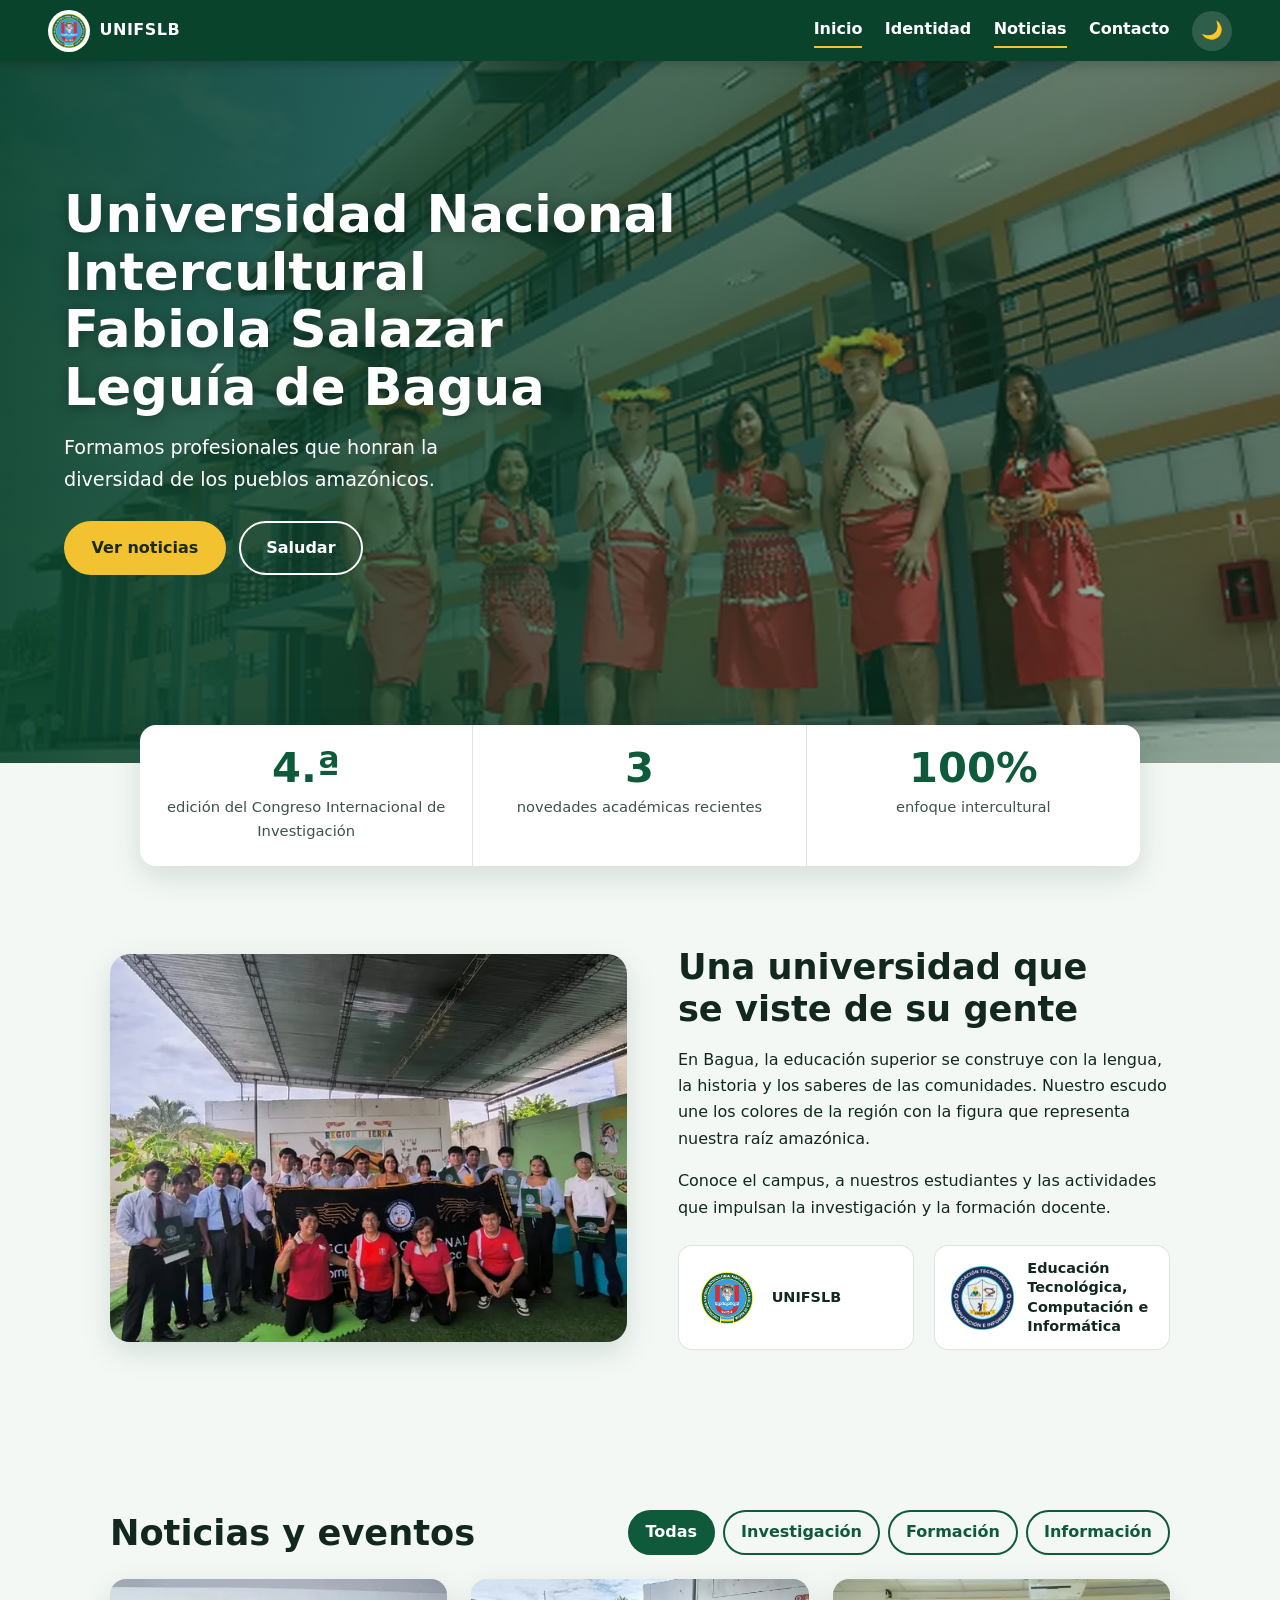
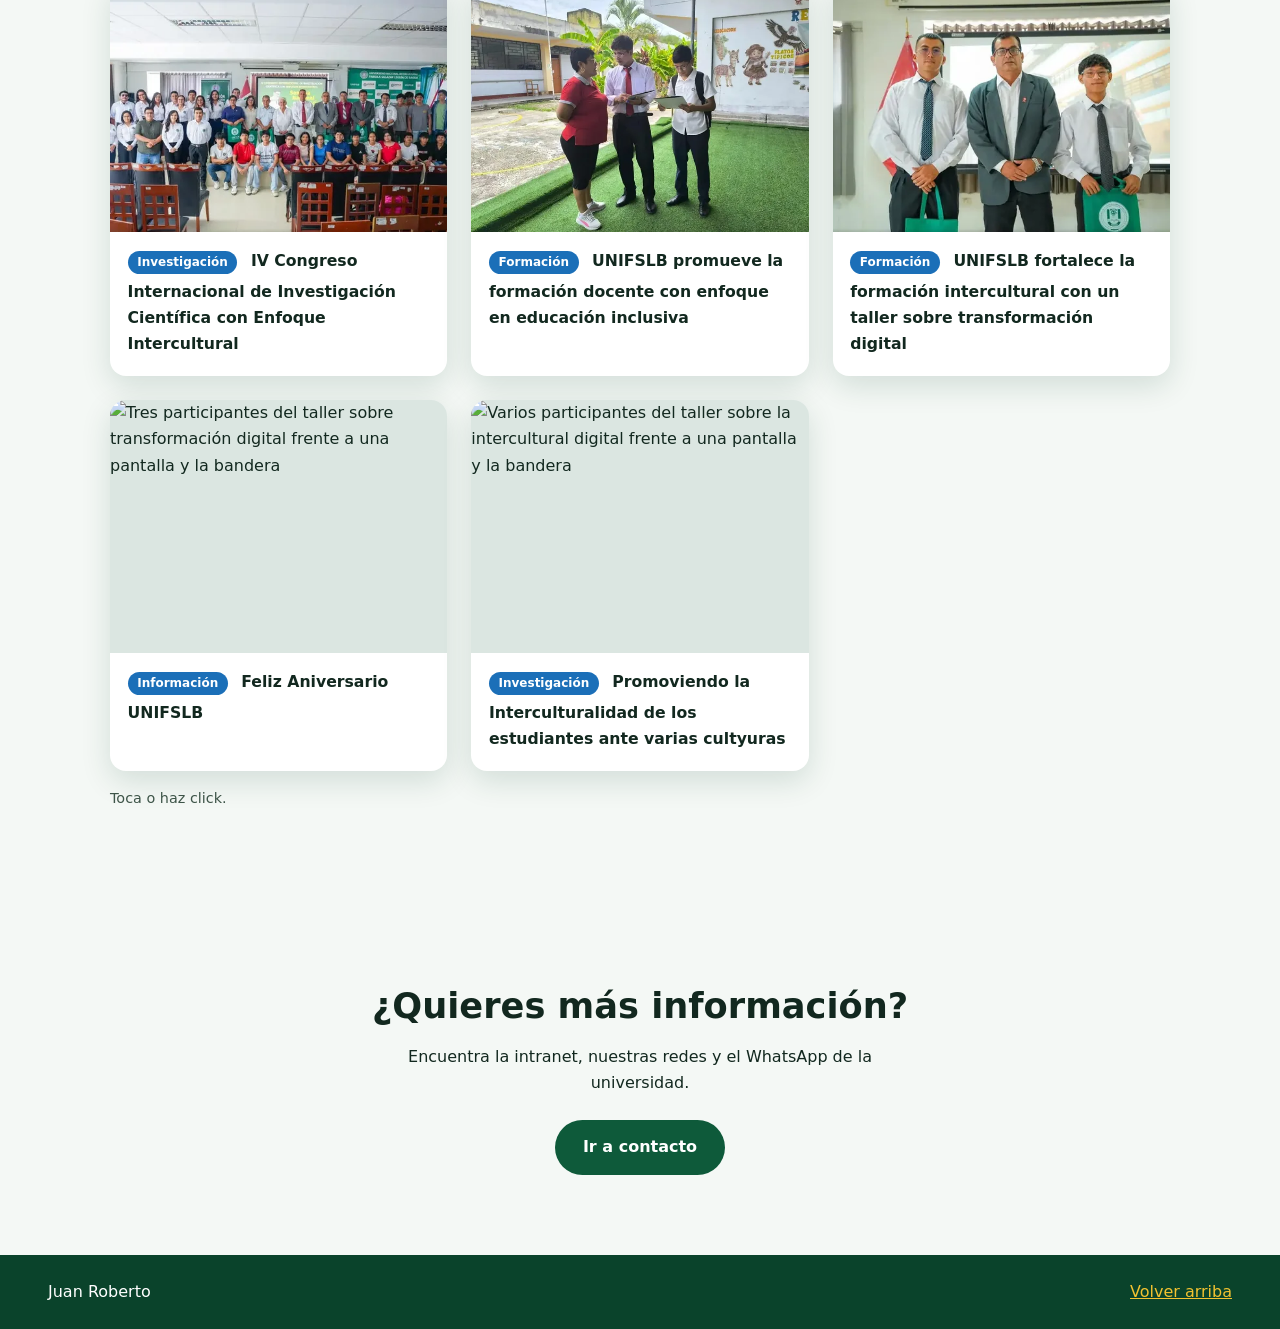
==== index.html @ de55835f "Add 'Información' button and update figcaption" ====
<!DOCTYPE html>
<html lang="es">

<head>
    <meta charset="UTF-8">
    <meta name="viewport" content="width=device-width, initial-scale=1">
    <title>UNIFSLB · Universidad Intercultural de Bagua</title>
    <meta name="description" content="Sitio educativo de la Universidad Nacional Intercultural Fabiola Salazar Leguía de Bagua: identidad, noticias y contacto.">
    <meta name="author" content="Juan Roberto">
    <meta name="theme-color" content="#0a432b">
        <meta property="og:title" content="UNIFSLB · Universidad Intercultural de Bagua">
    <meta property="og:description" content="Identidad, noticias y contacto de la Universidad Nacional Intercultural Fabiola Salazar Leguía de Bagua.">
    <meta property="og:type" content="website">
    <meta property="og:image" content="imagenes/hero.webp">
    <link rel="icon" href="imagenes/logo-uni.png" type="image/png">
        <script>try{var t=localStorage.getItem("tema");if(t?t==="oscuro":matchMedia("(prefers-color-scheme: dark)").matches)document.documentElement.classList.add("oscuro")}catch(e){}</script>
    <link rel="stylesheet" href="style.css">
</head>

<body>

    <a class="salto" href="#contenido">Saltar al contenido</a>
    <header class="top" id="top">
        <nav class="menu" aria-label="Principal">
            <a class="marca" href="index.html"><img src="imagenes/logo-uni.webp" alt="Escudo UNIFSLB" width="42" height="42"><span>UNIFSLB</span></a>
            <button id="btn-menu" class="burger" type="button" aria-label="Abrir menú" aria-expanded="false" aria-controls="enlaces">☰</button>
            <div class="enlaces" id="enlaces">
                <a href="index.html" aria-current="page">Inicio</a>
                <a href="index.html#identidad">Identidad</a>
                <a href="index.html#noticias">Noticias</a>
                <a href="contacto.html">Contacto</a>
                <button id="btn-tema" class="tema" type="button" aria-label="Cambiar a modo oscuro" title="Cambiar tema">🌙</button>
            </div>
        </nav>

        <section class="hero" id="inicio">
            <div class="hero-texto">
                <h1>Universidad Nacional Intercultural Fabiola Salazar Leguía de Bagua</h1>
                <p>Formamos profesionales que honran la diversidad de los pueblos amazónicos.</p>
                <div class="acciones">
                    <a class="boton" href="#noticias">Ver noticias</a>
                    <button id="btn-saludo" class="boton boton-claro" type="button">Saludar</button>
                </div>
                <p id="mensaje" class="mensaje" role="status" aria-live="polite"></p>
            </div>
        </section>
    </header>

    <main id="contenido">
        <section class="cifras" aria-label="Datos de la universidad">
            <div><strong data-meta="4" data-sufijo=".ª">4.ª</strong><span>edición del Congreso Internacional de Investigación</span></div>
            <div><strong data-meta="3">3</strong><span>novedades académicas recientes</span></div>
            <div><strong data-meta="100" data-sufijo="%">100%</strong><span>enfoque intercultural</span></div>
        </section>

        <section id="identidad" class="seccion identidad">
            <div class="identidad-foto">
                <img src="imagenes/campus-640.webp" srcset="imagenes/campus-640.webp 640w, imagenes/campus.webp 1070w" sizes="(max-width:860px) 92vw, 540px" alt="Estudiantes y docentes de la UNIFSLB reunidos en el campus" width="1070" height="795" loading="lazy" decoding="async">
            </div>
            <div>
                <h2>Una universidad que se viste de su gente</h2>
                <p>En Bagua, la educación superior se construye con la lengua, la historia y los saberes de las comunidades. Nuestro escudo une los colores de la región con la figura que representa nuestra raíz amazónica.</p>
                <p>Conoce el campus, a nuestros estudiantes y las actividades que impulsan la investigación y la formación docente.</p>
                <ul class="insignias">
                    <li><img src="imagenes/logo-uni.webp" alt="" width="64" height="64" loading="lazy"><span>UNIFSLB</span></li>
                    <li><img src="imagenes/CARRERA.webp" alt="" width="64" height="64" loading="lazy"><span>Educación Tecnológica, Computación e Informática</span></li>
                </ul>
            </div>
        </section>

        <section id="noticias" class="seccion">
            <div class="cabecera-sec">
                <h2>Noticias y eventos</h2>
                <div class="filtros" role="group" aria-label="Filtrar noticias">
                    <button class="filtro activo" type="button" data-filtro="todas" aria-pressed="true">Todas</button>
                    <button class="filtro" type="button" data-filtro="investigacion" aria-pressed="false">Investigación</button>
                    <button class="filtro" type="button" data-filtro="formacion" aria-pressed="false">Formación</button>
                    <button class="filtro" type="button" data-filtro="información" aria-pressed="false">Información</button>
                </div>
            </div>

            <div class="galeria">
                <figure class="tarjeta" data-cat="investigacion" style="--enfoque:50% 40%" tabindex="0" role="button" aria-label="Ampliar imagen: IV Congreso Internacional de Investigación Científica con Enfoque Intercultural">
                    <div class="marco"><img src="imagenes/congreso-640.webp" srcset="imagenes/congreso-640.webp 640w, imagenes/congreso.webp 1070w" sizes="(max-width:720px) 92vw, (max-width:1100px) 45vw, 340px" data-grande="imagenes/congreso.webp" alt="Asistentes al IV Congreso Internacional de Investigación Científica con Enfoque Intercultural, posando en el auditorio" width="1070" height="650" loading="lazy" decoding="async"></div>
                    <figcaption><span class="etiqueta">Investigación</span> IV Congreso Internacional de Investigación Científica con Enfoque Intercultural</figcaption>
                </figure>
                <figure class="tarjeta" data-cat="formacion" style="--enfoque:50% 35%" tabindex="0" role="button" aria-label="Ampliar imagen: UNIFSLB promueve la formación docente con enfoque en educación inclusiva">
                    <div class="marco"><img src="imagenes/inclusiva-640.webp" srcset="imagenes/inclusiva-640.webp 640w, imagenes/inclusiva.webp 1070w" sizes="(max-width:720px) 92vw, (max-width:1100px) 45vw, 340px" data-grande="imagenes/inclusiva.webp" alt="Docentes y estudiantes conversando en un patio de la universidad durante una jornada de educación inclusiva" width="1070" height="795" loading="lazy" decoding="async"></div>
                    <figcaption><span class="etiqueta">Formación</span> UNIFSLB promueve la formación docente con enfoque en educación inclusiva</figcaption>
                </figure>
                <figure class="tarjeta" data-cat="formacion" style="--enfoque:50% 30%" tabindex="0" role="button" aria-label="Ampliar imagen: UNIFSLB fortalece la formación intercultural con un taller sobre transformación digital">
                    <div class="marco"><img src="imagenes/taller-640.webp" srcset="imagenes/taller-640.webp 640w, imagenes/taller.webp 1070w" sizes="(max-width:720px) 92vw, (max-width:1100px) 45vw, 340px" data-grande="imagenes/taller.webp" alt="Tres participantes del taller sobre transformación digital frente a una pantalla y la bandera del Perú" width="1070" height="650" loading="lazy" decoding="async"></div>
                    <figcaption><span class="etiqueta">Formación</span> UNIFSLB fortalece la formación intercultural con un taller sobre transformación digital</figcaption>
                </figure>
                 <figure class="tarjeta" data-cat="formacion" style="--enfoque:50% 30%" tabindex="0" role="button" aria-label="Ampliar imagen: feliz aniversario UNIFSLB">
                    <div class="marco"><img src="imagenes/feliz-640.webp" srcset="imagenes/feliz-640.webp 640w, imagenes/feliz.webp 1070w" sizes="(max-width:720px) 92vw, (max-width:1100px) 45vw, 340px" data-grande="imagenes/feliz.webp" alt="Tres participantes del taller sobre transformación digital frente a una pantalla y la bandera" width="1070" height="650" loading="lazy" decoding="async"></div>
                    <figcaption><span class="etiqueta">Información</span> Feliz Aniversario UNIFSLB</figcaption>
                </figure>
                <figure class="tarjeta" data-cat="formacion" style="--enfoque:50% 30%" tabindex="0" role="button" aria-label="Ampliar imagen: enfoque intercultutal">
                    <div class="marco"><img src="imagenes/cultural-640.webp" srcset="imagenes/cultural-640.webp 640w, imagenes/cultural.webp 1070w" sizes="(max-width:720px) 92vw, (max-width:1100px) 45vw, 340px" data-grande="imagenes/cultural.webp" alt="Varios participantes del taller sobre la intercultural digital frente a una pantalla y la bandera" width="1070" height="650" loading="lazy" decoding="async"></div>
                    <figcaption><span class="etiqueta">Investigación</span> Promoviendo la Interculturalidad de los estudiantes ante varias  cultyuras</figcaption>
                </figure>
            </div>
            <p class="nota">Toca o haz click.</p>
        </section>

        <section class="seccion contacto-aviso">
            <h2>¿Quieres más información?</h2>
            <p>Encuentra la intranet, nuestras redes y el WhatsApp de la universidad.</p>
            <a class="boton" href="contacto.html">Ir a contacto</a>
        </section>
    </main>

    <footer class="pie">
        <p>Juan Roberto</p>
        <a href="#top">Volver arriba</a>
    </footer>

    <dialog id="visor" aria-label="Imagen ampliada">
        <button id="cerrar" class="visor-btn" type="button" aria-label="Cerrar imagen ampliada">✕</button>
        <button id="prev" class="visor-btn" type="button" aria-label="Imagen anterior">‹</button>
        <button id="sig" class="visor-btn" type="button" aria-label="Imagen siguiente">›</button>
        <img id="visor-img" src="" alt="" width="1070" height="795">
        <p id="visor-texto"></p>
    </dialog>

    <script src="script.js"></script>
</body>

</html>
---- style.css ----
:root{
  --fondo:#f4f8f5; --texto:#12281f; --tarjeta:#fff;
  --texto-suave:#3d5448; --verde:#0e5a3a; --verde-2:#0a432b; --azul:#1b6fb8; --rojo:#d93a3f; --dorado:#f2c230;
  --borde:rgba(14,90,58,.15); --sombra:0 10px 30px rgba(10,67,43,.14);
  --radio:16px;
}
:root.oscuro{
  --texto-suave:#b7cfc2; --fondo:#0d1a14; --texto:#e8f3ec; --tarjeta:#16261e;
  --verde:#46b88a; --verde-2:#0a2a1d; --borde:rgba(255,255,255,.12); --sombra:0 10px 30px rgba(0,0,0,.4);
}
*{box-sizing:border-box}
html{scroll-behavior:smooth;scroll-padding-top:5rem;-webkit-text-size-adjust:100%}
body{margin:0;font-family:"Segoe UI",system-ui,-apple-system,Roboto,Arial,sans-serif;line-height:1.65;background:var(--fondo);color:var(--texto);transition:background .3s,color .3s;overflow-x:hidden}
img{max-width:100%;height:auto;display:block}
a{color:var(--verde)}
h1,h2,h3{text-wrap:balance}
:focus-visible{outline:3px solid var(--dorado);outline-offset:3px}

/* MENÚ */
.menu{position:sticky;top:0;z-index:20;display:flex;justify-content:space-between;align-items:center;gap:1rem;padding:.6rem clamp(1rem,4vw,3rem);background:var(--verde-2);color:#fff;box-shadow:0 2px 12px rgba(0,0,0,.25)}
.marca{display:flex;align-items:center;gap:.6rem;color:#fff;text-decoration:none;font-weight:700;letter-spacing:.03em}
.marca img{width:42px;height:42px;border-radius:50%;background:#fff;object-fit:contain}
.enlaces{display:flex;align-items:center;gap:1.4rem}
.enlaces a{color:#fff;text-decoration:none;font-weight:600;padding:.2rem 0;border-bottom:2px solid transparent;transition:border-color .2s}
.enlaces a:hover,.enlaces a.activo,.enlaces a[aria-current="page"]{border-color:var(--dorado)}
.tema,.burger{background:rgba(255,255,255,.15);border:0;border-radius:50%;width:40px;height:40px;font-size:1.1rem;color:#fff;cursor:pointer;transition:transform .3s,background .2s;display:grid;place-items:center}
.tema:hover{transform:rotate(20deg)}
.burger{display:none;font-size:1.3rem}
.burger:hover{background:rgba(255,255,255,.28)}

/* HERO */
.hero{display:grid;align-items:center;padding:clamp(2.5rem,7vw,5rem) clamp(1rem,5vw,4rem) clamp(4rem,9vw,6rem);background:linear-gradient(90deg,rgba(10,67,43,.93) 0%,rgba(10,67,43,.62) 55%,rgba(10,67,43,.38) 100%),url("imagenes/hero.webp") center 45%/cover no-repeat;background-color:var(--verde-2);color:#fff;min-height:78vh;min-height:78svh}
.hero-texto{max-width:44rem}
.hero h1{font-size:clamp(1.9rem,4.6vw,3.2rem);line-height:1.12;margin:0 0 1rem;text-shadow:0 2px 14px rgba(0,0,0,.35);animation:entra .9s ease both}
.hero-texto p{font-size:clamp(1.05rem,2vw,1.2rem);max-width:36ch;margin:0 0 1.6rem;animation:entra .9s .15s ease both}
.acciones{display:flex;flex-wrap:wrap;gap:.8rem;animation:entra .9s .3s ease both}
.mensaje{min-height:1.6em;font-weight:600;color:var(--dorado);margin:1rem 0 0!important;max-width:40ch!important}
@keyframes entra{from{opacity:0;transform:translateY(24px)}to{opacity:1;transform:none}}
.hero-corto{min-height:32vh;min-height:32svh;padding-bottom:clamp(2.5rem,6vw,4rem)}

/* ACCESIBILIDAD */
.salto{position:absolute;left:1rem;top:-4rem;z-index:50;padding:.6rem 1rem;background:var(--dorado);color:#1b2a10;font-weight:700;border-radius:8px;transition:top .2s}
.salto:focus{top:.6rem}
.sr-only{position:absolute;width:1px;height:1px;margin:-1px;padding:0;overflow:hidden;clip:rect(0,0,0,0);white-space:nowrap;border:0}

/* BOTONES */
.boton{display:inline-block;padding:.75rem 1.6rem;border:2px solid transparent;border-radius:999px;background:var(--dorado);color:#1b2a10;font:inherit;font-weight:700;text-decoration:none;cursor:pointer;transition:transform .2s,box-shadow .2s}
.boton:hover{transform:translateY(-2px);box-shadow:0 6px 16px rgba(0,0,0,.25)}
.boton-claro{background:transparent;color:#fff;border-color:#fff}
.contacto .boton{background:var(--verde);color:#fff}
.contacto .boton-wsp{background:#25d366;color:#0b2e17}

/* CIFRAS */
.cifras{display:grid;grid-template-columns:repeat(auto-fit,minmax(200px,1fr));max-width:1000px;margin:-2.4rem auto 0;position:relative;z-index:2;background:var(--tarjeta);border-radius:var(--radio);box-shadow:var(--sombra);overflow:hidden;width:calc(100% - 2rem)}
.cifras div{padding:1.4rem 1rem;text-align:center;border-right:1px solid var(--borde)}
.cifras div:last-child{border:0}
.cifras strong{display:block;font-size:clamp(2.1rem,6vw,2.6rem);line-height:1;color:var(--verde)}
.cifras span{display:block;margin-top:.4rem;font-size:.92rem;color:var(--texto-suave)}

/* SECCIONES */
.seccion{max-width:1100px;margin:0 auto;padding:clamp(3rem,7vw,5rem) 1.25rem}
.seccion h2{margin:0 0 1rem;font-size:clamp(1.6rem,3.5vw,2.2rem);line-height:1.2}

/* IDENTIDAD */
.identidad{display:grid;grid-template-columns:1.05fr 1fr;gap:clamp(1.5rem,4vw,3.5rem);align-items:center}
.identidad-foto{overflow:hidden;border-radius:20px;box-shadow:var(--sombra)}
.identidad-foto img{width:100%;aspect-ratio:4/3;object-fit:cover;object-position:50% 70%;transition:transform .6s}
.identidad-foto:hover img{transform:scale(1.04)}
.identidad p{max-width:58ch}
.insignias{display:flex;flex-wrap:wrap;gap:1.2rem;margin:1.5rem 0 0;padding:0;list-style:none}
.insignias li{display:flex;align-items:center;gap:.8rem;flex:1 1 220px;padding:.8rem 1rem;background:var(--tarjeta);border:1px solid var(--borde);border-radius:14px}
.insignias img{width:64px;height:64px;object-fit:contain;flex:none}
.insignias span{font-size:.9rem;font-weight:600;line-height:1.35}

/* NOTICIAS */
.cabecera-sec{display:flex;flex-wrap:wrap;justify-content:space-between;align-items:center;gap:1rem;margin-bottom:1.5rem}
.cabecera-sec h2{margin:0}
.filtros{display:flex;gap:.5rem;flex-wrap:wrap}
.filtro{font:inherit;font-weight:600;padding:.45rem 1rem;border-radius:999px;border:2px solid var(--verde);background:transparent;color:var(--verde);cursor:pointer;transition:background .2s,color .2s}
.filtro:hover,.filtro.activo{background:var(--verde);color:#fff}
:root.oscuro .filtro:hover,:root.oscuro .filtro.activo{color:#0d1a14}
.galeria{display:grid;grid-template-columns:repeat(auto-fill,minmax(min(100%,300px),1fr));gap:1.5rem}
.tarjeta{margin:0;display:flex;flex-direction:column;background:var(--tarjeta);border-radius:var(--radio);overflow:hidden;box-shadow:var(--sombra);cursor:zoom-in;transition:transform .25s,opacity .3s}
.tarjeta:hover{transform:translateY(-6px)}
.tarjeta.oculta{display:none}
.tarjeta .marco{overflow:hidden;aspect-ratio:4/3;background:var(--borde)}
.tarjeta img{width:100%;height:100%;object-fit:cover;object-position:var(--enfoque,50% 50%);transition:transform .5s}
.tarjeta:hover img{transform:scale(1.05)}
.tarjeta figcaption{flex:1;padding:1rem 1.1rem 1.2rem;font-weight:600;font-size:.98rem}
.etiqueta{display:inline-block;margin:0 .5rem .3rem 0;padding:.1rem .6rem;border-radius:999px;background:var(--azul);color:#fff;font-size:.75rem;font-weight:700}
.nota{font-size:.9rem;color:var(--texto-suave);margin-top:1rem}

/* CONTACTO / PIE */
.contacto-aviso{text-align:center}
.contacto-aviso p{max-width:50ch;margin:0 auto 1.5rem}
.contacto-aviso .boton{background:var(--verde);color:#fff}
:root.oscuro .contacto-aviso .boton,:root.oscuro .contacto .boton{color:#0d1a14}
.canales{list-style:none;margin:2rem 0 0;padding:0;display:grid;grid-template-columns:repeat(auto-fit,minmax(min(100%,240px),1fr));gap:1.5rem;text-align:left}
.canales li{background:var(--tarjeta);border-radius:var(--radio);padding:1.4rem;box-shadow:var(--sombra);display:flex;flex-direction:column;align-items:flex-start;gap:.4rem}
.canales h3{margin:0;font-size:1.15rem}
.canales p{margin:0 0 .8rem;max-width:none}
.contacto{text-align:center}
.contacto p{max-width:50ch;margin:0 auto 1.5rem}
.pie{display:flex;justify-content:space-between;align-items:center;flex-wrap:wrap;gap:.5rem 1rem;padding:1.5rem clamp(1rem,4vw,3rem);background:var(--verde-2);color:#fff}
.pie p{margin:0}.pie a{color:var(--dorado)}

/* VISOR */
dialog{border:0;border-radius:var(--radio);padding:1rem;width:min(94vw,960px);max-width:none;background:var(--tarjeta);color:var(--texto);box-shadow:0 20px 60px rgba(0,0,0,.5);overflow:visible}
dialog::backdrop{background:rgba(0,0,0,.78)}
dialog img{width:100%;height:auto;max-height:70vh;max-height:70svh;object-fit:contain;border-radius:8px;background:#000}
dialog p{margin:.8rem 0 0;font-weight:600;padding-right:.5rem}
.visor-btn{position:absolute;width:40px;height:40px;border:0;border-radius:50%;background:var(--rojo);color:#fff;font-size:1.05rem;cursor:pointer;display:grid;place-items:center;box-shadow:0 4px 12px rgba(0,0,0,.4)}
#cerrar{top:-.7rem;right:-.7rem}
#prev,#sig{top:calc(50% - 2rem);background:rgba(10,67,43,.88);font-size:1.4rem}
#prev{left:-.7rem}#sig{right:-.7rem}

/* REVELAR AL HACER SCROLL */
.revela{opacity:0;transform:translateY(20px);transition:opacity .7s,transform .7s}
.revela.visible{opacity:1;transform:none}

/* TABLET Y CELULAR */
@media(max-width:860px){
  .identidad{grid-template-columns:1fr}
  .identidad-foto img{aspect-ratio:16/10}
}
@media(max-width:720px){
  .burger{display:grid}
  .menu{flex-wrap:wrap}
  .enlaces{display:none;flex-basis:100%;flex-direction:column;align-items:stretch;gap:0;padding:.4rem 0 .6rem}
  .enlaces.abierto{display:flex}
  .enlaces a{padding:.8rem .2rem;border-bottom:1px solid rgba(255,255,255,.14)}
  .enlaces a:hover,.enlaces a.activo,.enlaces a[aria-current="page"]{border-bottom-color:var(--dorado)}
  .enlaces .tema{align-self:flex-start;margin-top:.6rem;width:44px;height:44px}
  .hero{min-height:auto;background:linear-gradient(180deg,rgba(10,67,43,.92) 0%,rgba(10,67,43,.7) 100%),url("imagenes/hero.webp") 62% center/cover no-repeat;background-color:var(--verde-2)}
  .cifras div{border-right:0;border-bottom:1px solid var(--borde)}
  .cifras{margin-top:-2rem}
  .galeria{grid-template-columns:1fr}
  .acciones .boton{flex:1 1 140px;text-align:center}
  #prev{left:.4rem}#sig{right:.4rem}#cerrar{top:.4rem;right:.4rem}
  #prev,#sig{top:calc(35% )}
}
@media(prefers-reduced-motion:reduce){
  *{animation:none!important;transition:none!important}
  html{scroll-behavior:auto}.revela{opacity:1;transform:none}
}
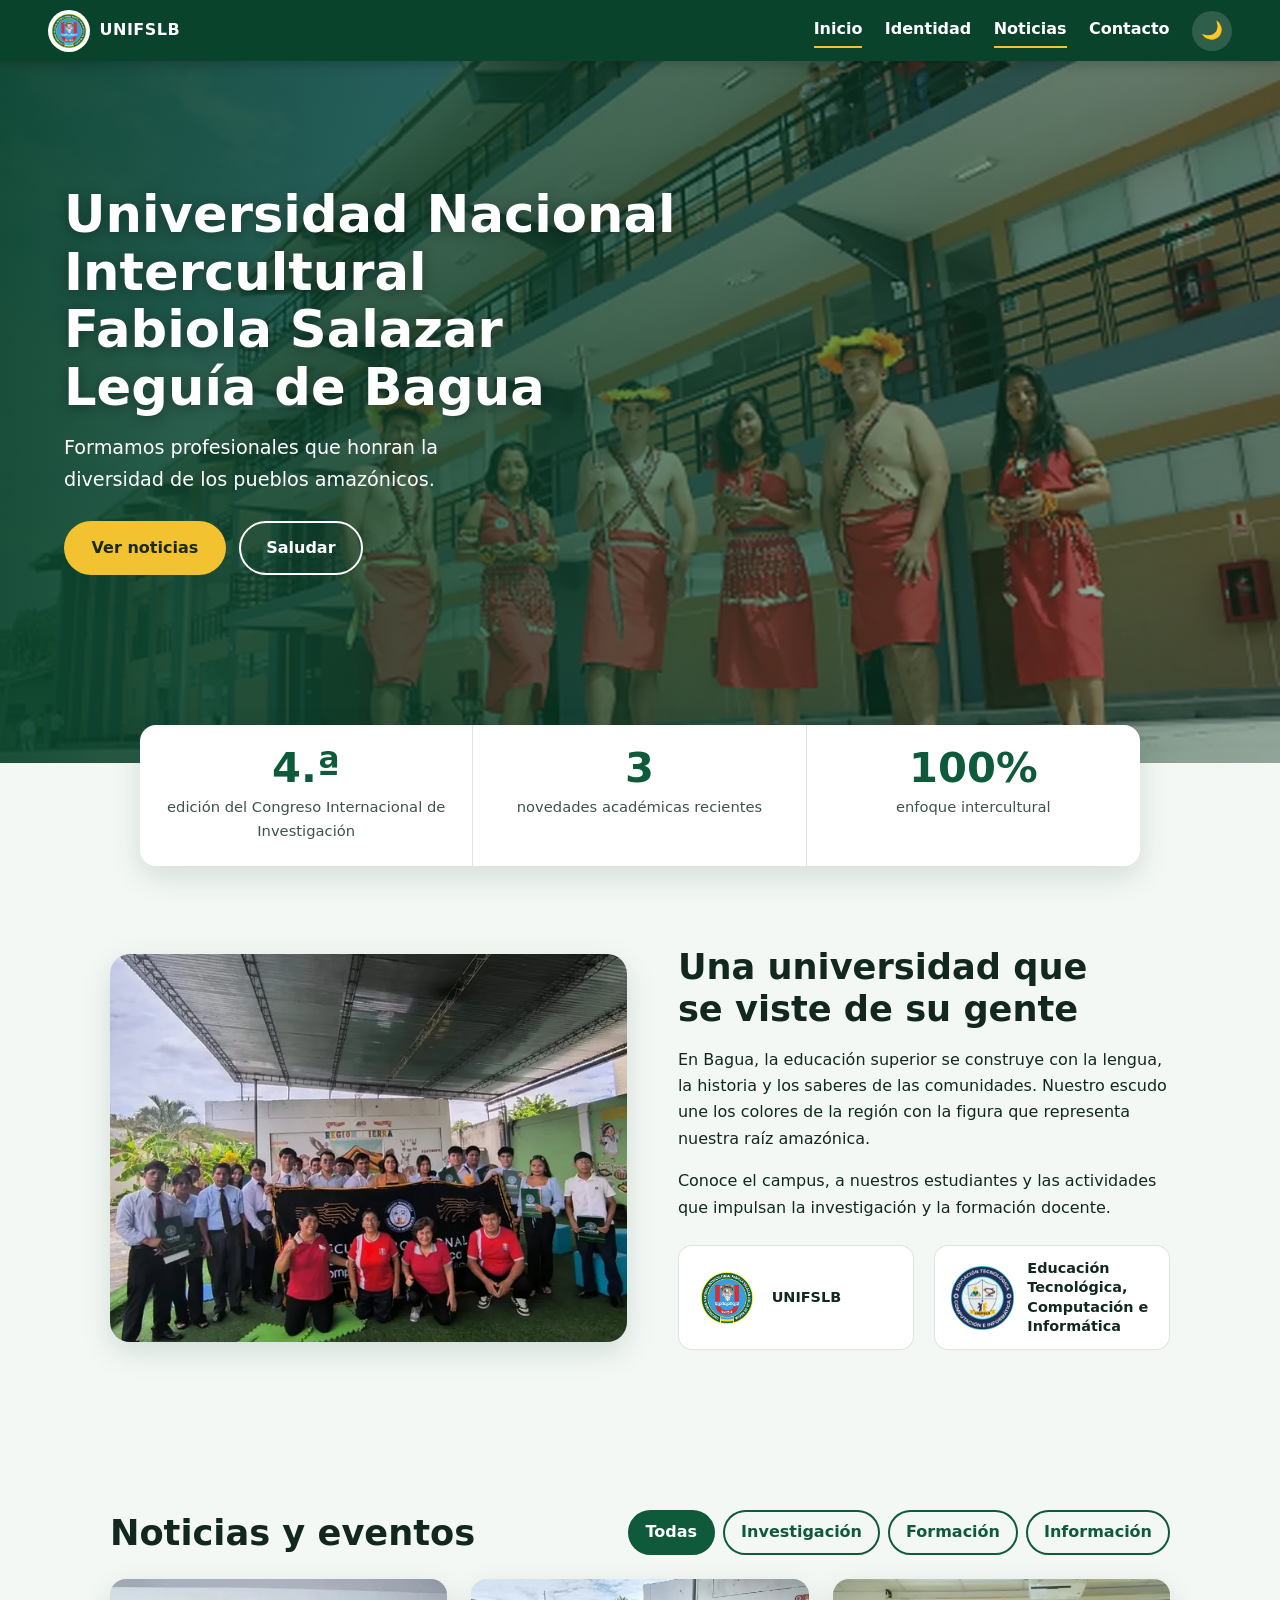
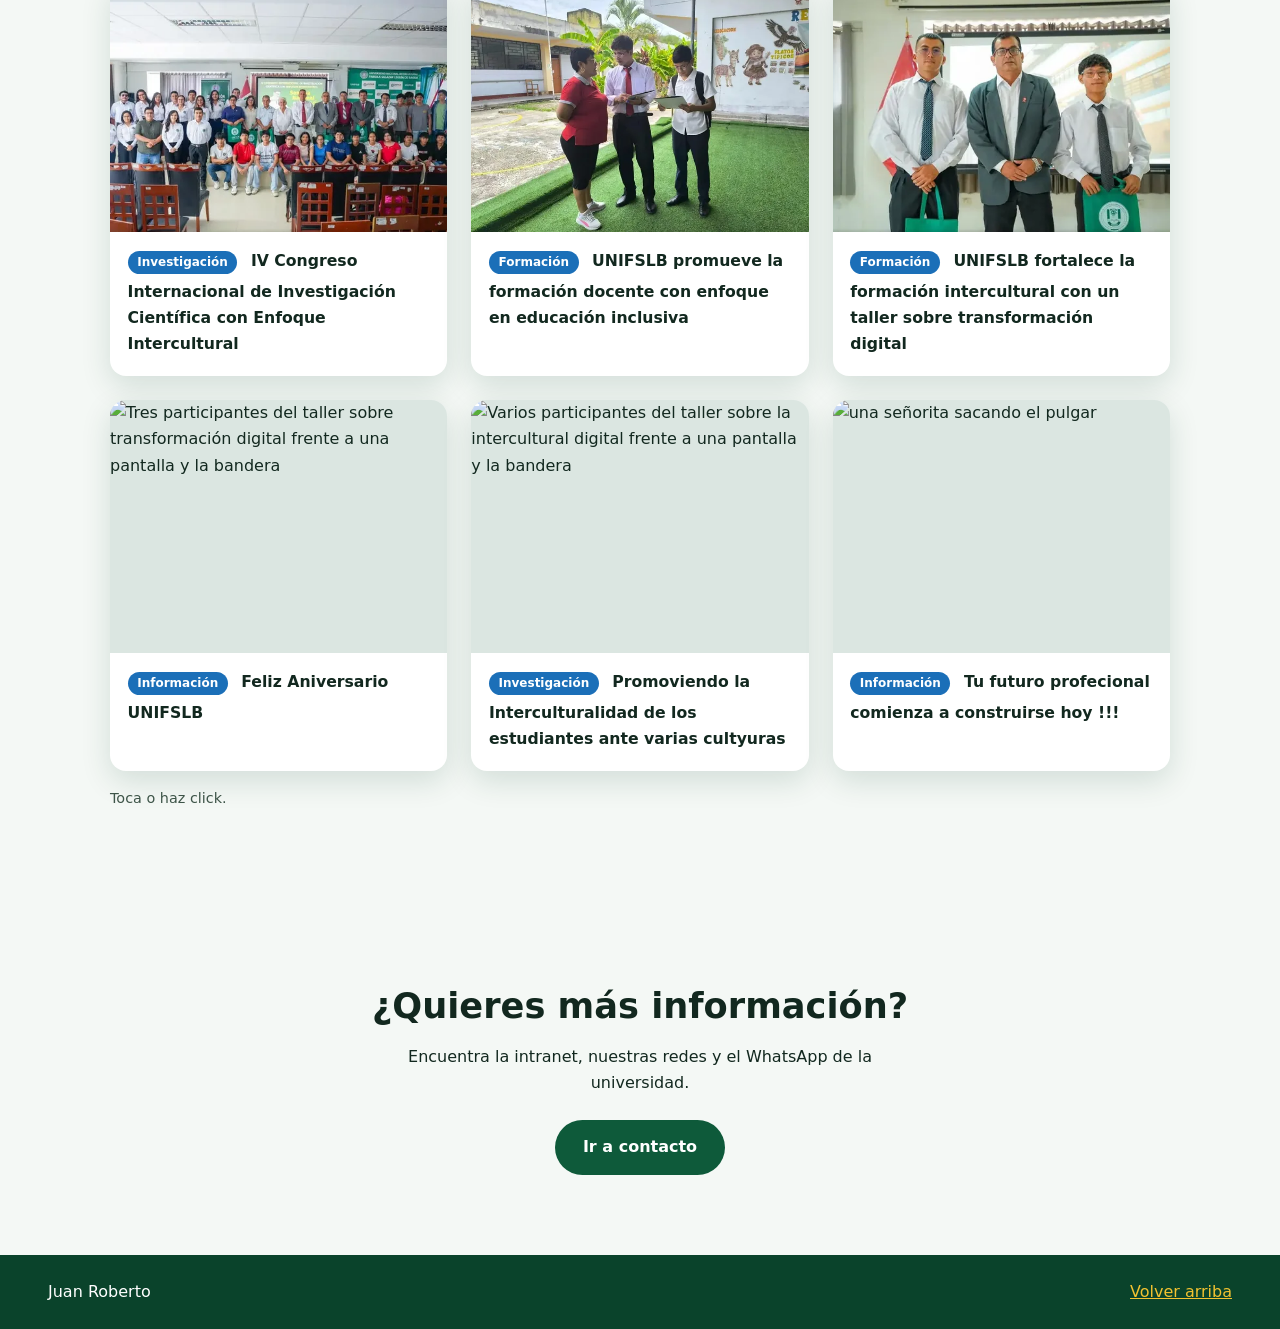
==== commit d1cb08e6: "Add new figure for Information section in index.html" ====
--- a/index.html
+++ b/index.html
@@ -92,14 +92,17 @@
                     <div class="marco"><img src="imagenes/taller-640.webp" srcset="imagenes/taller-640.webp 640w, imagenes/taller.webp 1070w" sizes="(max-width:720px) 92vw, (max-width:1100px) 45vw, 340px" data-grande="imagenes/taller.webp" alt="Tres participantes del taller sobre transformación digital frente a una pantalla y la bandera del Perú" width="1070" height="650" loading="lazy" decoding="async"></div>
                     <figcaption><span class="etiqueta">Formación</span> UNIFSLB fortalece la formación intercultural con un taller sobre transformación digital</figcaption>
                 </figure>
-                 <figure class="tarjeta" data-cat="formacion" style="--enfoque:50% 30%" tabindex="0" role="button" aria-label="Ampliar imagen: feliz aniversario UNIFSLB">
+                 <figure class="tarjeta" data-cat="Información" style="--enfoque:50% 30%" tabindex="0" role="button" aria-label="Ampliar imagen: feliz aniversario UNIFSLB">
                     <div class="marco"><img src="imagenes/feliz-640.webp" srcset="imagenes/feliz-640.webp 640w, imagenes/feliz.webp 1070w" sizes="(max-width:720px) 92vw, (max-width:1100px) 45vw, 340px" data-grande="imagenes/feliz.webp" alt="Tres participantes del taller sobre transformación digital frente a una pantalla y la bandera" width="1070" height="650" loading="lazy" decoding="async"></div>
                     <figcaption><span class="etiqueta">Información</span> Feliz Aniversario UNIFSLB</figcaption>
                 </figure>
-                <figure class="tarjeta" data-cat="formacion" style="--enfoque:50% 30%" tabindex="0" role="button" aria-label="Ampliar imagen: enfoque intercultutal">
+                <figure class="tarjeta" data-cat="Investigación" style="--enfoque:50% 30%" tabindex="0" role="button" aria-label="Ampliar imagen: enfoque intercultutal">
                     <div class="marco"><img src="imagenes/cultural-640.webp" srcset="imagenes/cultural-640.webp 640w, imagenes/cultural.webp 1070w" sizes="(max-width:720px) 92vw, (max-width:1100px) 45vw, 340px" data-grande="imagenes/cultural.webp" alt="Varios participantes del taller sobre la intercultural digital frente a una pantalla y la bandera" width="1070" height="650" loading="lazy" decoding="async"></div>
                     <figcaption><span class="etiqueta">Investigación</span> Promoviendo la Interculturalidad de los estudiantes ante varias  cultyuras</figcaption>
                 </figure>
+                <figure class="tarjeta" data-cat="Información" style="--enfoque:50% 30%" tabindex="0" role="button" aria-label="Ampliar imagen: quinto grado">
+                    <div class="marco"><img src="imagenes/examen-640.webp" srcset="imagenes/examen-640.webp 640w, imagenes/examen.webp 1070w" sizes="(max-width:720px) 92vw, (max-width:1100px) 45vw, 340px" data-grande="imagenes/examen.webp" alt="una señorita sacando el pulgar" width="1070" height="650" loading="lazy" decoding="async"></div>
+                    <figcaption><span class="etiqueta">Información</span> Tu futuro profecional comienza a construirse hoy !!!</figcaption>
             </div>
             <p class="nota">Toca o haz click.</p>
         </section>
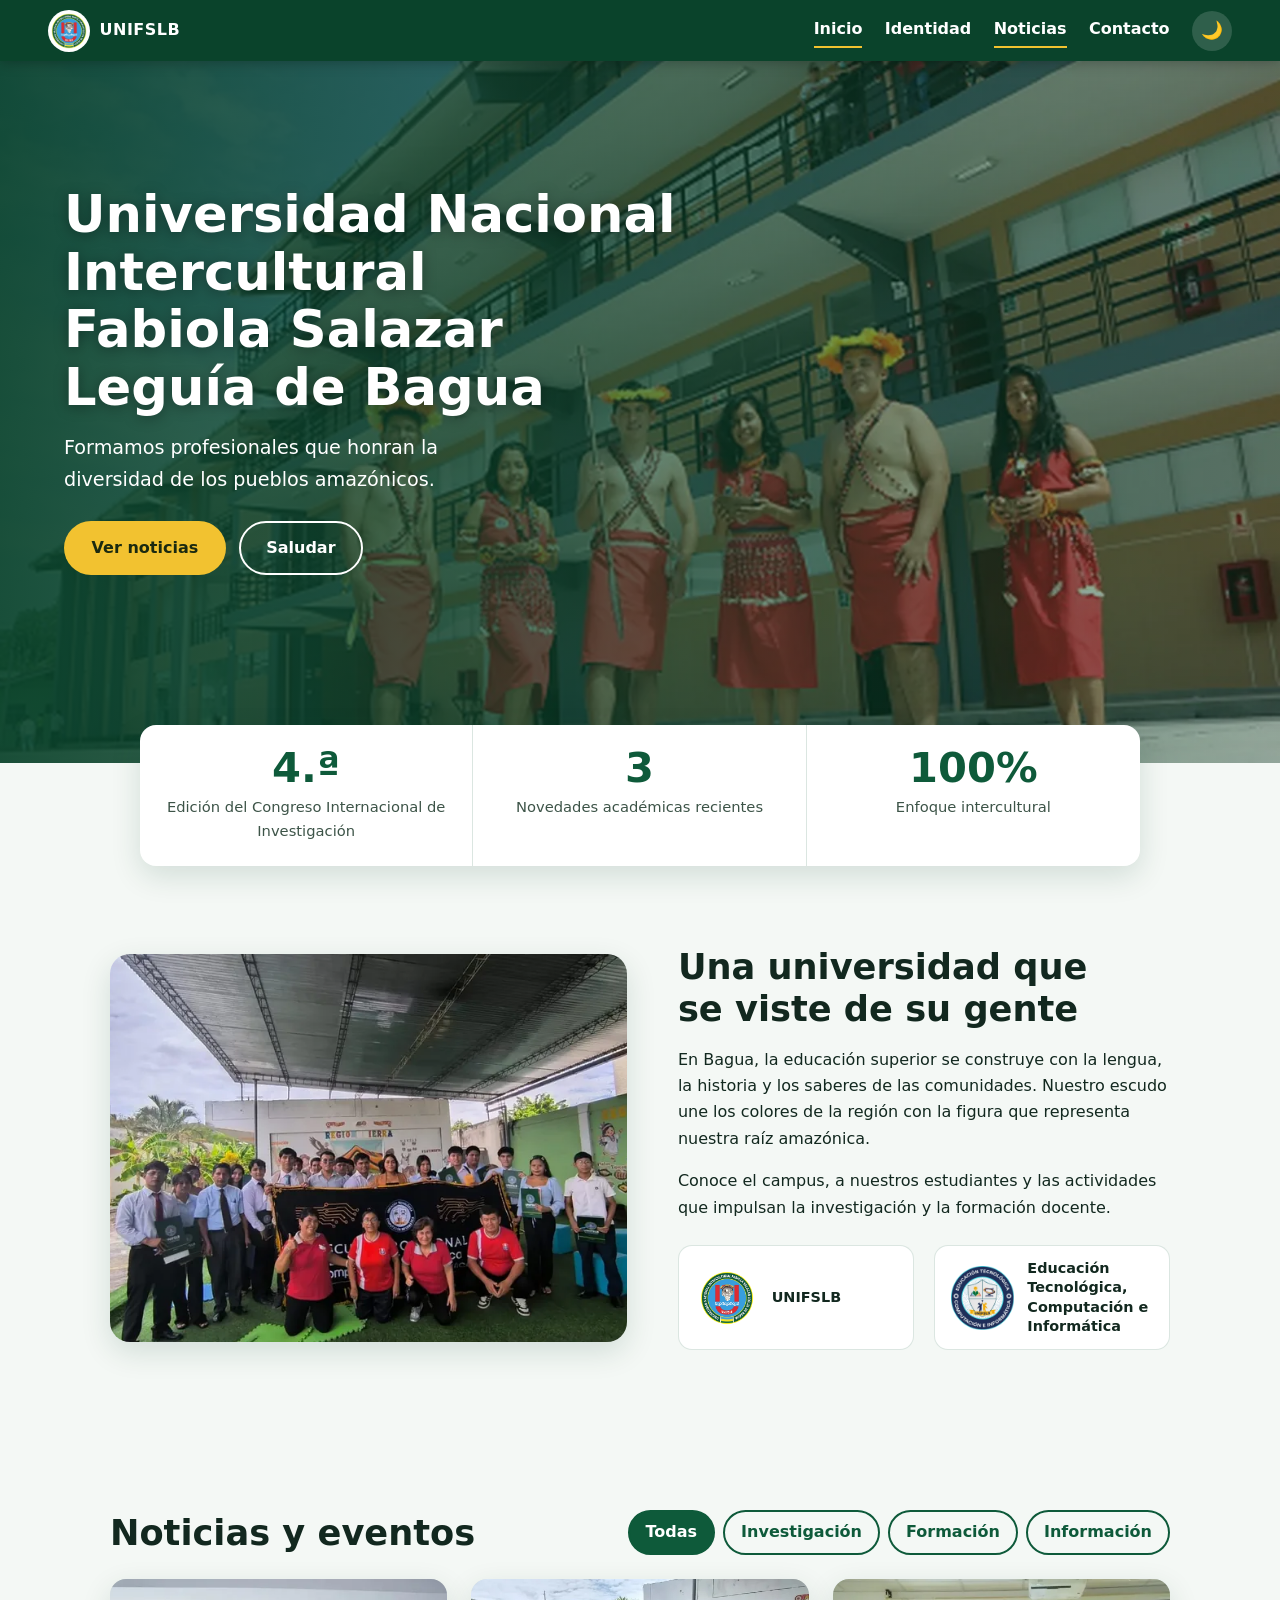
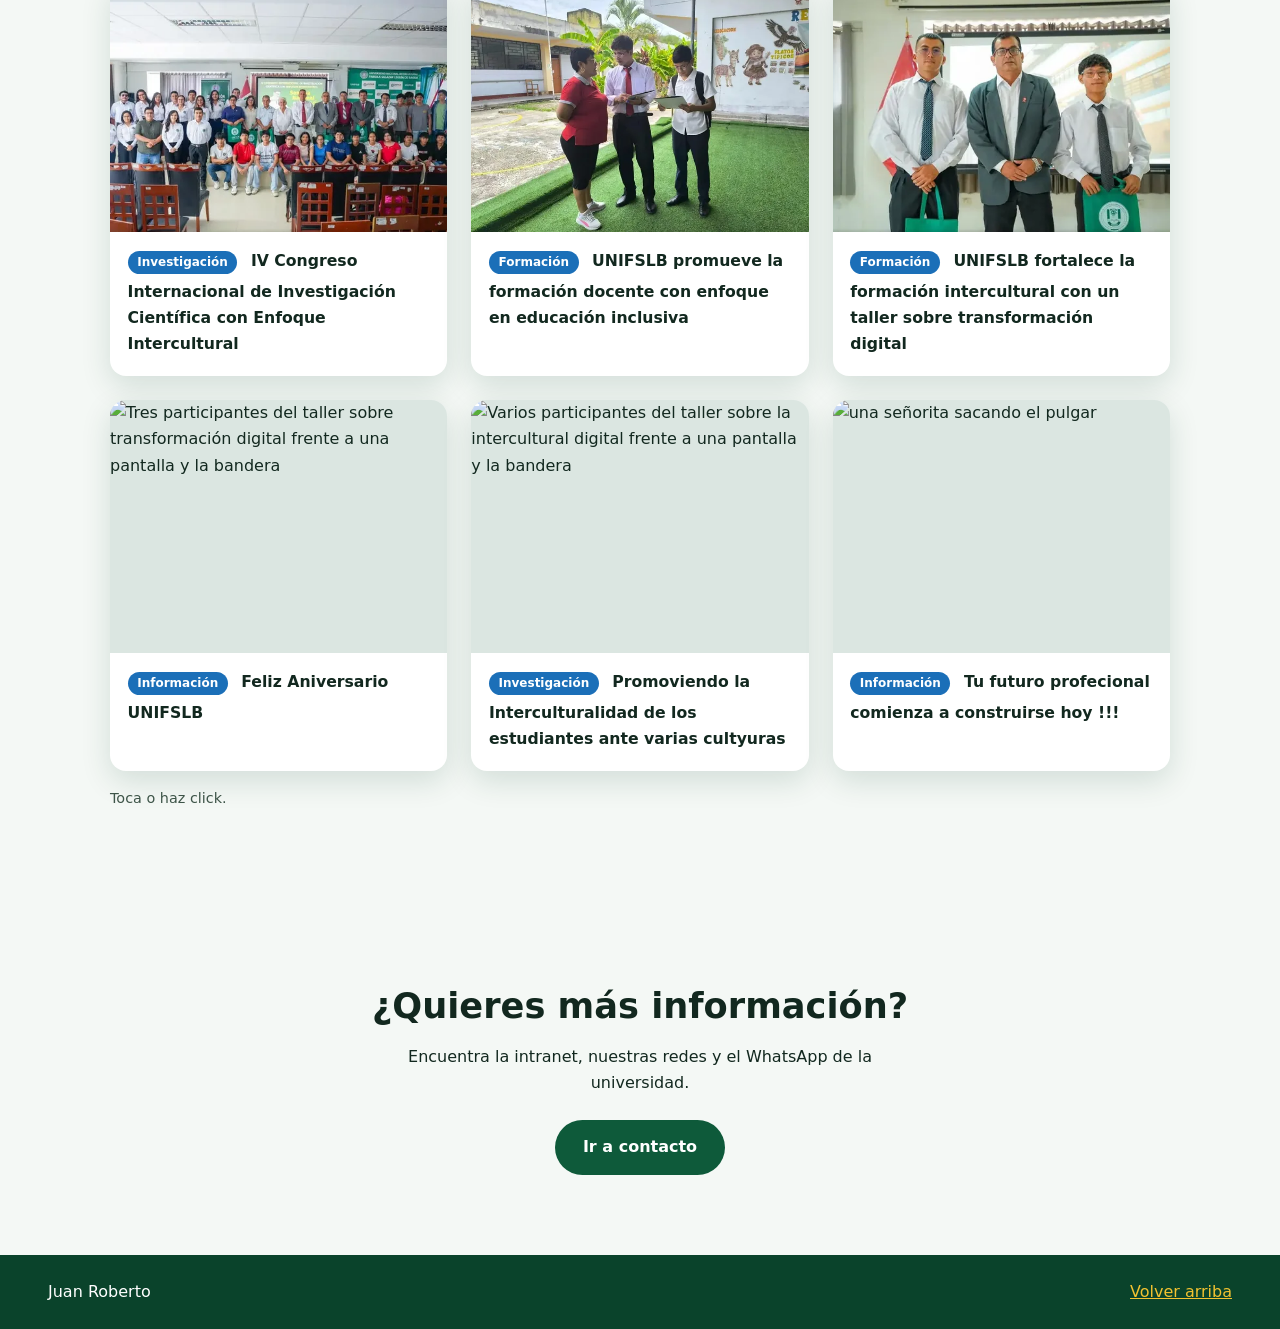
==== commit 7926785a: "Update university data section in index.html" ====
--- a/index.html
+++ b/index.html
@@ -48,9 +48,9 @@
 
     <main id="contenido">
         <section class="cifras" aria-label="Datos de la universidad">
-            <div><strong data-meta="4" data-sufijo=".ª">4.ª</strong><span>edición del Congreso Internacional de Investigación</span></div>
-            <div><strong data-meta="3">3</strong><span>novedades académicas recientes</span></div>
-            <div><strong data-meta="100" data-sufijo="%">100%</strong><span>enfoque intercultural</span></div>
+            <div><strong data-meta="4" data-sufijo=".ª">IV</strong><span>Edición del Congreso Internacional de Investigación</span></div>
+            <div><strong data-meta="3">6</strong><span>Novedades académicas recientes</span></div>
+            <div><strong data-meta="100" data-sufijo="%">100%</strong><span>Enfoque intercultural</span></div>
         </section>
 
         <section id="identidad" class="seccion identidad">
@@ -103,6 +103,7 @@
                 <figure class="tarjeta" data-cat="Información" style="--enfoque:50% 30%" tabindex="0" role="button" aria-label="Ampliar imagen: quinto grado">
                     <div class="marco"><img src="imagenes/examen-640.webp" srcset="imagenes/examen-640.webp 640w, imagenes/examen.webp 1070w" sizes="(max-width:720px) 92vw, (max-width:1100px) 45vw, 340px" data-grande="imagenes/examen.webp" alt="una señorita sacando el pulgar" width="1070" height="650" loading="lazy" decoding="async"></div>
                     <figcaption><span class="etiqueta">Información</span> Tu futuro profecional comienza a construirse hoy !!!</figcaption>
+                </figure>
             </div>
             <p class="nota">Toca o haz click.</p>
         </section>
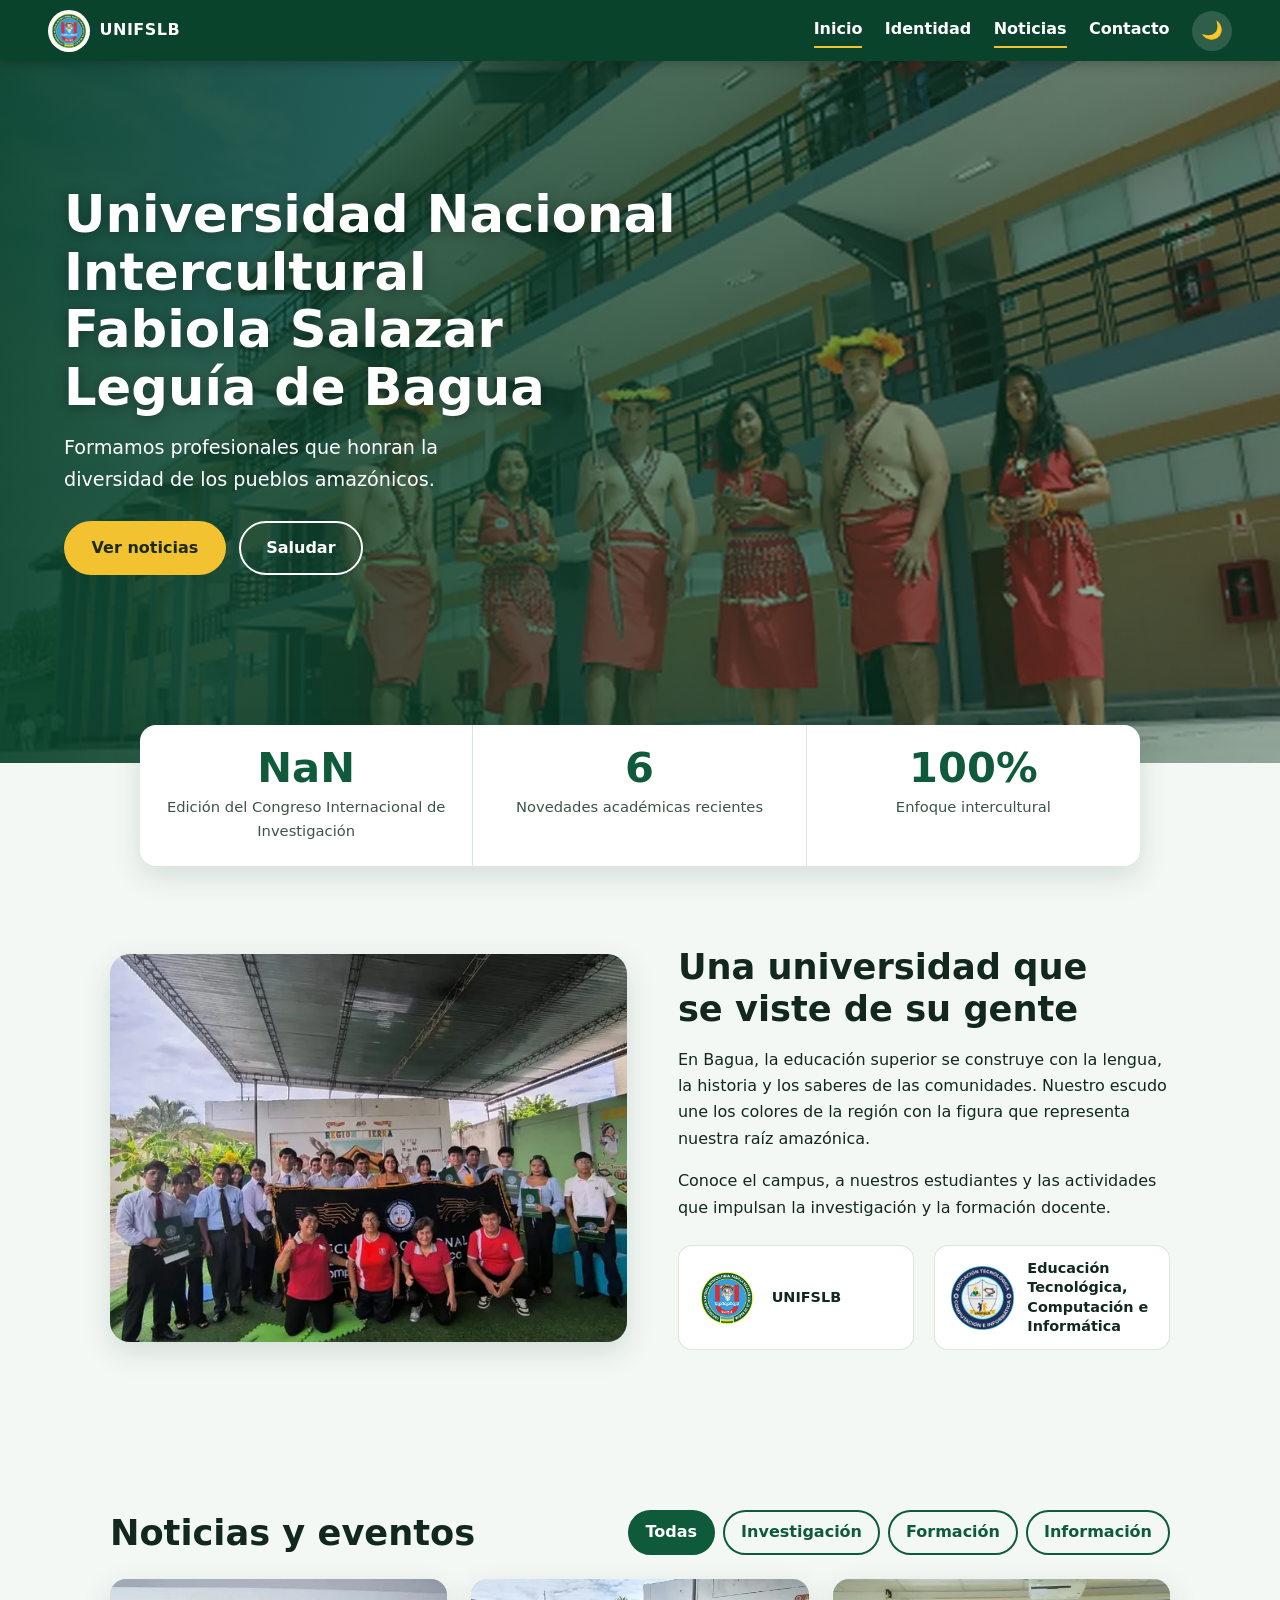
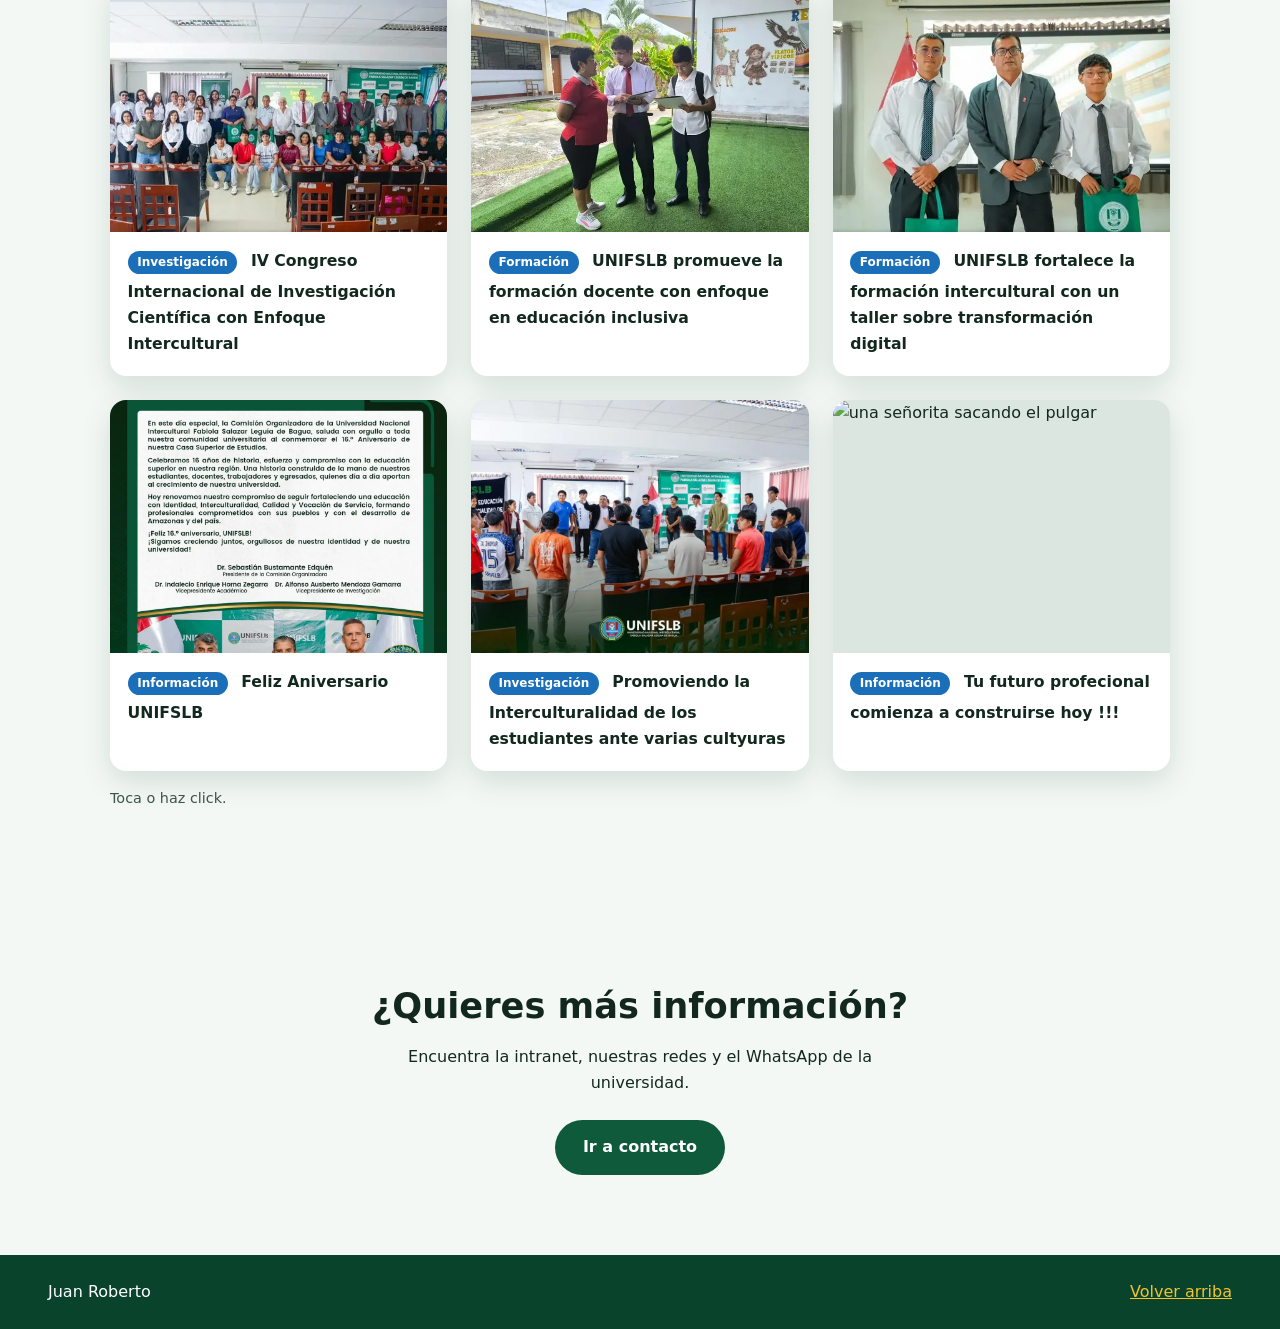
==== commit 7513ce6d: "Update metadata values in index.html" ====
--- a/index.html
+++ b/index.html
@@ -48,8 +48,8 @@
 
     <main id="contenido">
         <section class="cifras" aria-label="Datos de la universidad">
-            <div><strong data-meta="4" data-sufijo=".ª">IV</strong><span>Edición del Congreso Internacional de Investigación</span></div>
-            <div><strong data-meta="3">6</strong><span>Novedades académicas recientes</span></div>
+            <div><strong data-meta="IV" data-sufijo=>IV</strong><span>Edición del Congreso Internacional de Investigación</span></div>
+            <div><strong data-meta="6">6</strong><span>Novedades académicas recientes</span></div>
             <div><strong data-meta="100" data-sufijo="%">100%</strong><span>Enfoque intercultural</span></div>
         </section>
 
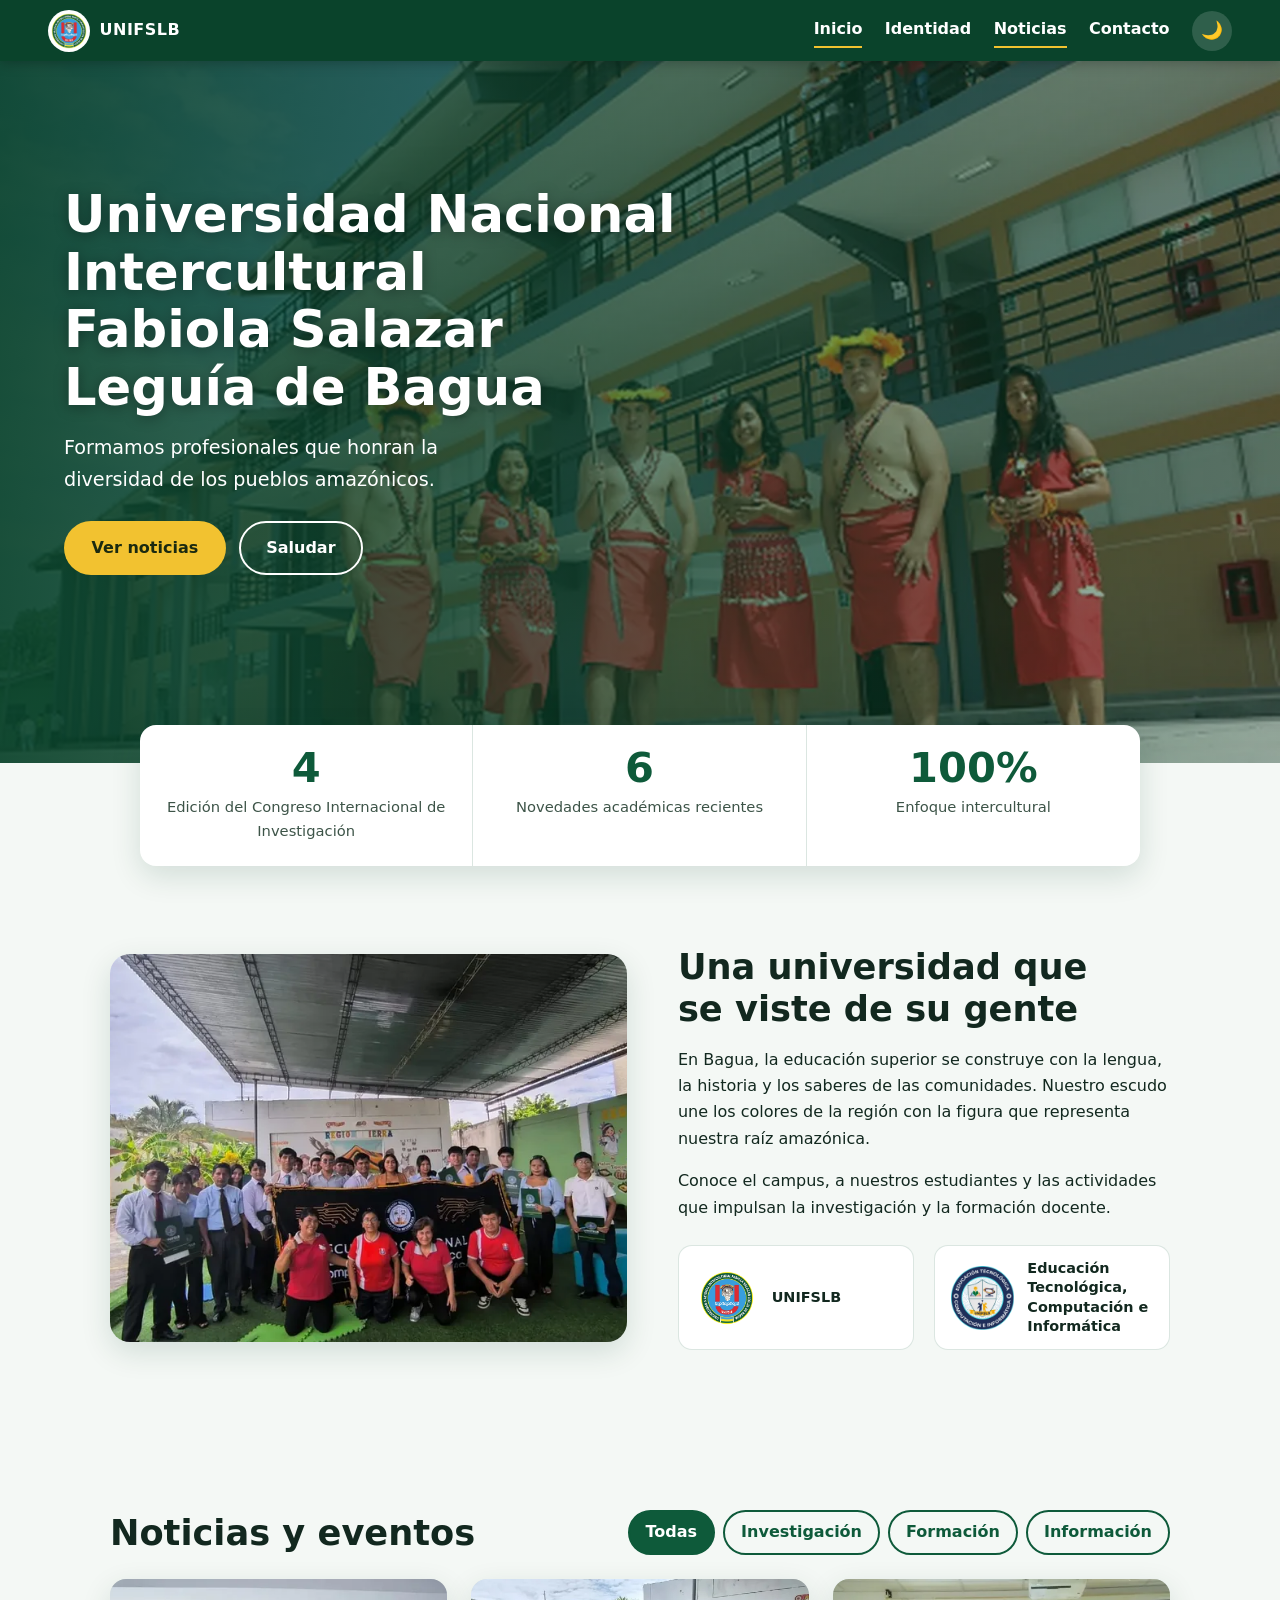
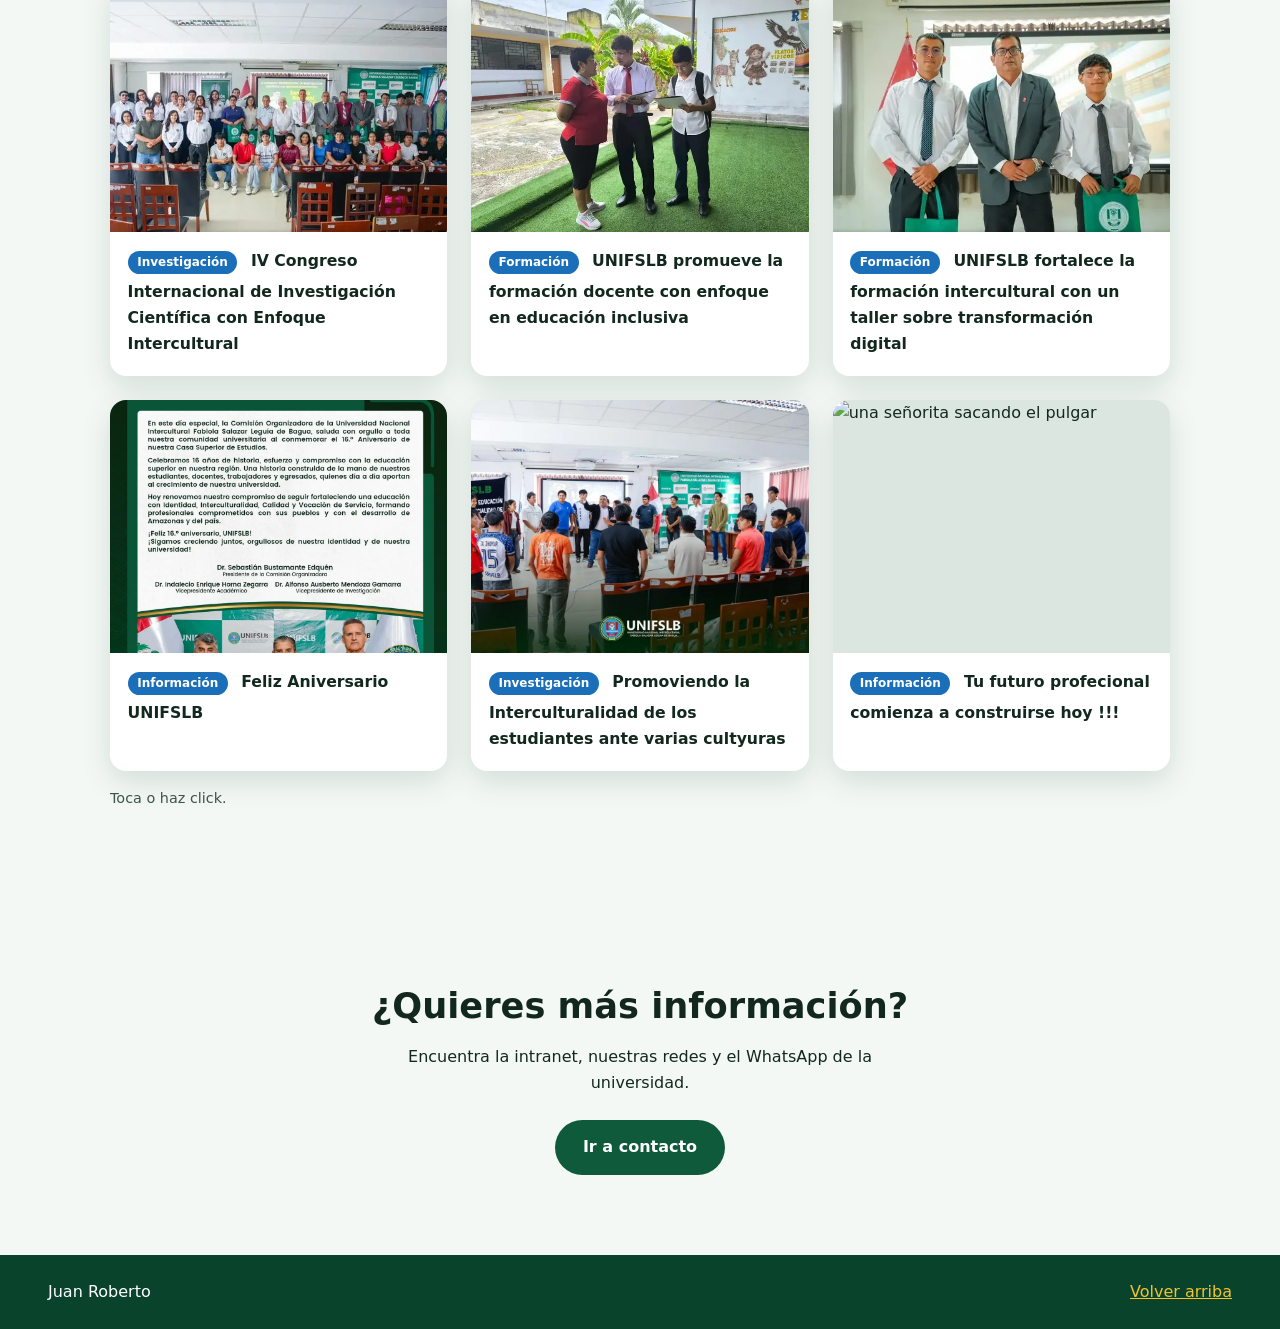
==== commit f561b486: "Update edition number and fix figure attributes" ====
--- a/index.html
+++ b/index.html
@@ -48,7 +48,7 @@
 
     <main id="contenido">
         <section class="cifras" aria-label="Datos de la universidad">
-            <div><strong data-meta="IV" data-sufijo=>IV</strong><span>Edición del Congreso Internacional de Investigación</span></div>
+            <div><strong data-meta="4" data-sufijo=>4</strong><span>Edición del Congreso Internacional de Investigación</span></div>
             <div><strong data-meta="6">6</strong><span>Novedades académicas recientes</span></div>
             <div><strong data-meta="100" data-sufijo="%">100%</strong><span>Enfoque intercultural</span></div>
         </section>
@@ -96,8 +96,8 @@
                     <div class="marco"><img src="imagenes/feliz-640.webp" srcset="imagenes/feliz-640.webp 640w, imagenes/feliz.webp 1070w" sizes="(max-width:720px) 92vw, (max-width:1100px) 45vw, 340px" data-grande="imagenes/feliz.webp" alt="Tres participantes del taller sobre transformación digital frente a una pantalla y la bandera" width="1070" height="650" loading="lazy" decoding="async"></div>
                     <figcaption><span class="etiqueta">Información</span> Feliz Aniversario UNIFSLB</figcaption>
                 </figure>
-                <figure class="tarjeta" data-cat="Investigación" style="--enfoque:50% 30%" tabindex="0" role="button" aria-label="Ampliar imagen: enfoque intercultutal">
-                    <div class="marco"><img src="imagenes/cultural-640.webp" srcset="imagenes/cultural-640.webp 640w, imagenes/cultural.webp 1070w" sizes="(max-width:720px) 92vw, (max-width:1100px) 45vw, 340px" data-grande="imagenes/cultural.webp" alt="Varios participantes del taller sobre la intercultural digital frente a una pantalla y la bandera" width="1070" height="650" loading="lazy" decoding="async"></div>
+                 <figure class="tarjeta" data-cat="investigacion" style="--enfoque:50% 40%" tabindex="0" role="button" aria-label="Ampliar imagen: IV Congreso Internacional de Investigación Científica con Enfoque Intercultural">
+                    <div class="marco"><img src="imagenes/cultural-640.webp" srcset="imagenes/cultural-640.webp 640w, imagenes/cultural.webp 1070w" sizes="(max-width:720px) 92vw, (max-width:1100px) 45vw, 340px" data-grande="imagenes/cultural.webp" alt="Varios participantes del taller sobre la intercultural digital frente a una pantalla y la bander" width="1070" height="650" loading="lazy" decoding="async"></div>
                     <figcaption><span class="etiqueta">Investigación</span> Promoviendo la Interculturalidad de los estudiantes ante varias  cultyuras</figcaption>
                 </figure>
                 <figure class="tarjeta" data-cat="Información" style="--enfoque:50% 30%" tabindex="0" role="button" aria-label="Ampliar imagen: quinto grado">
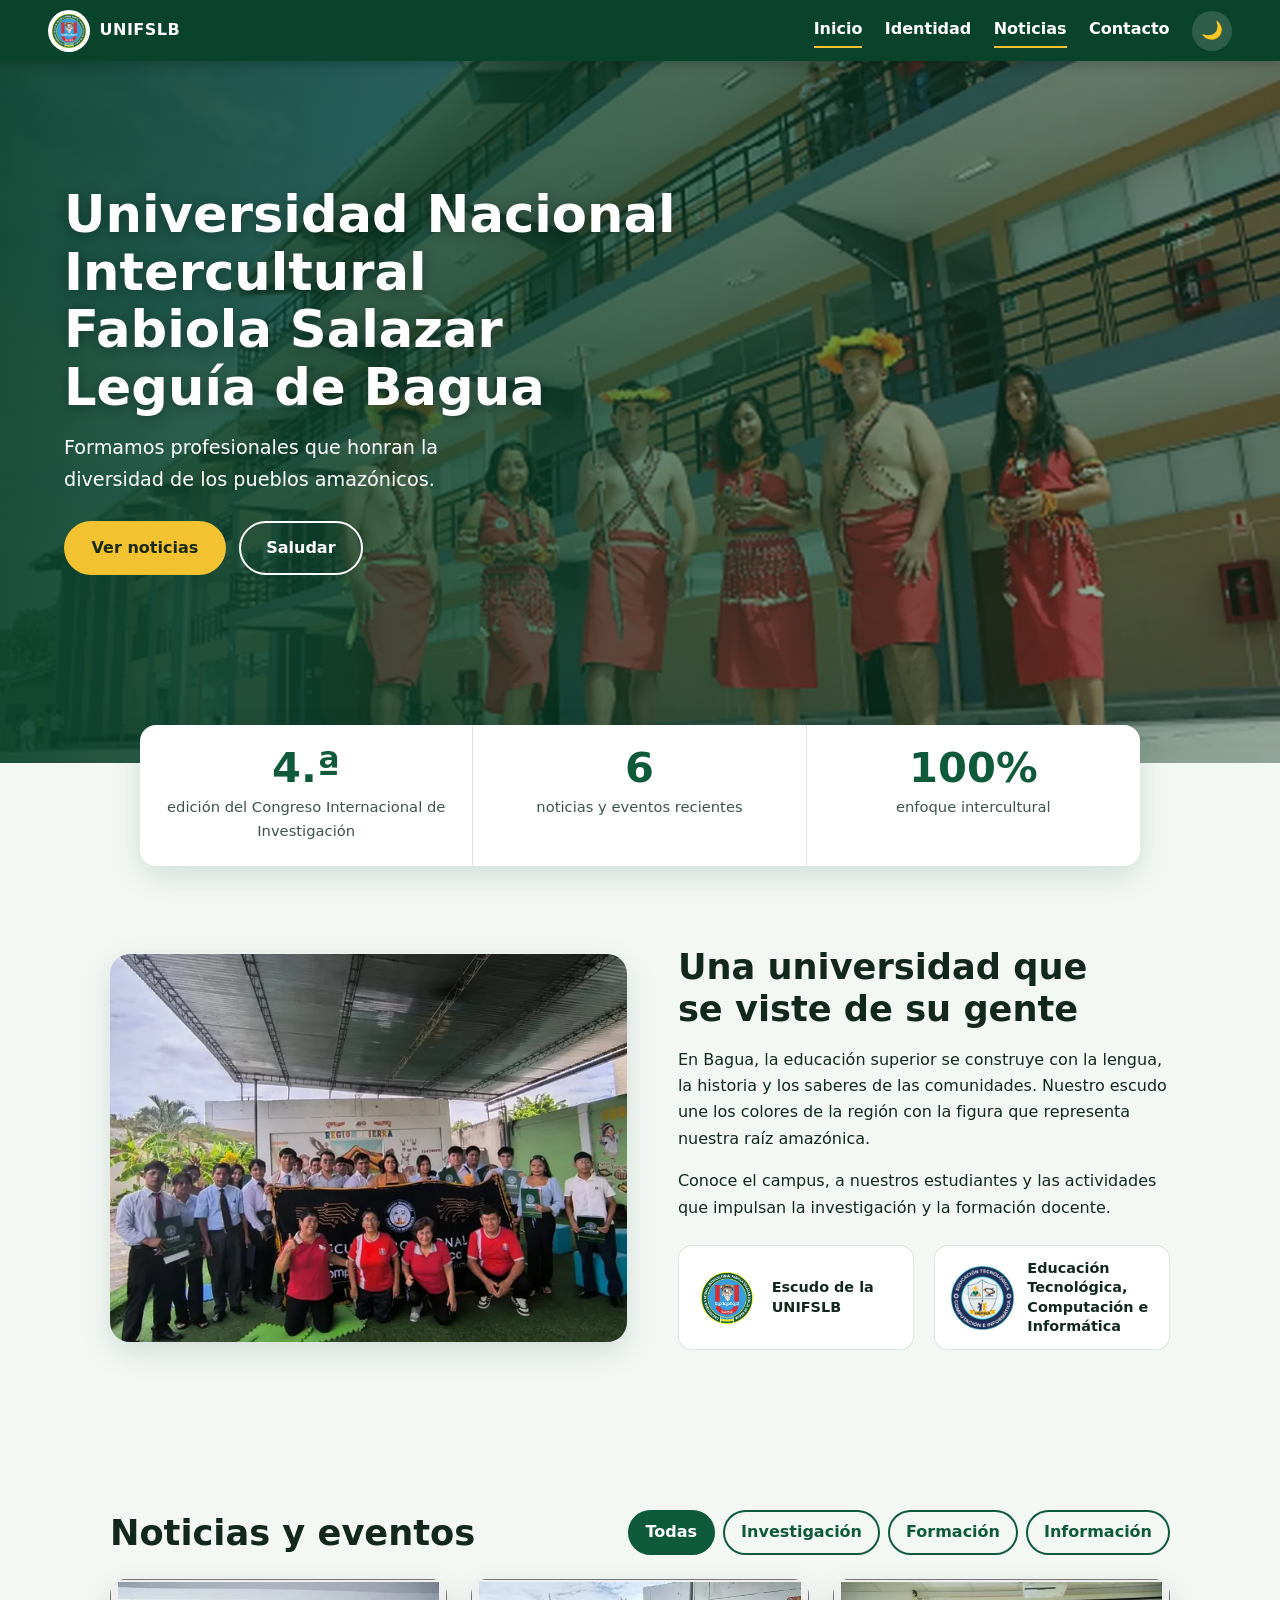
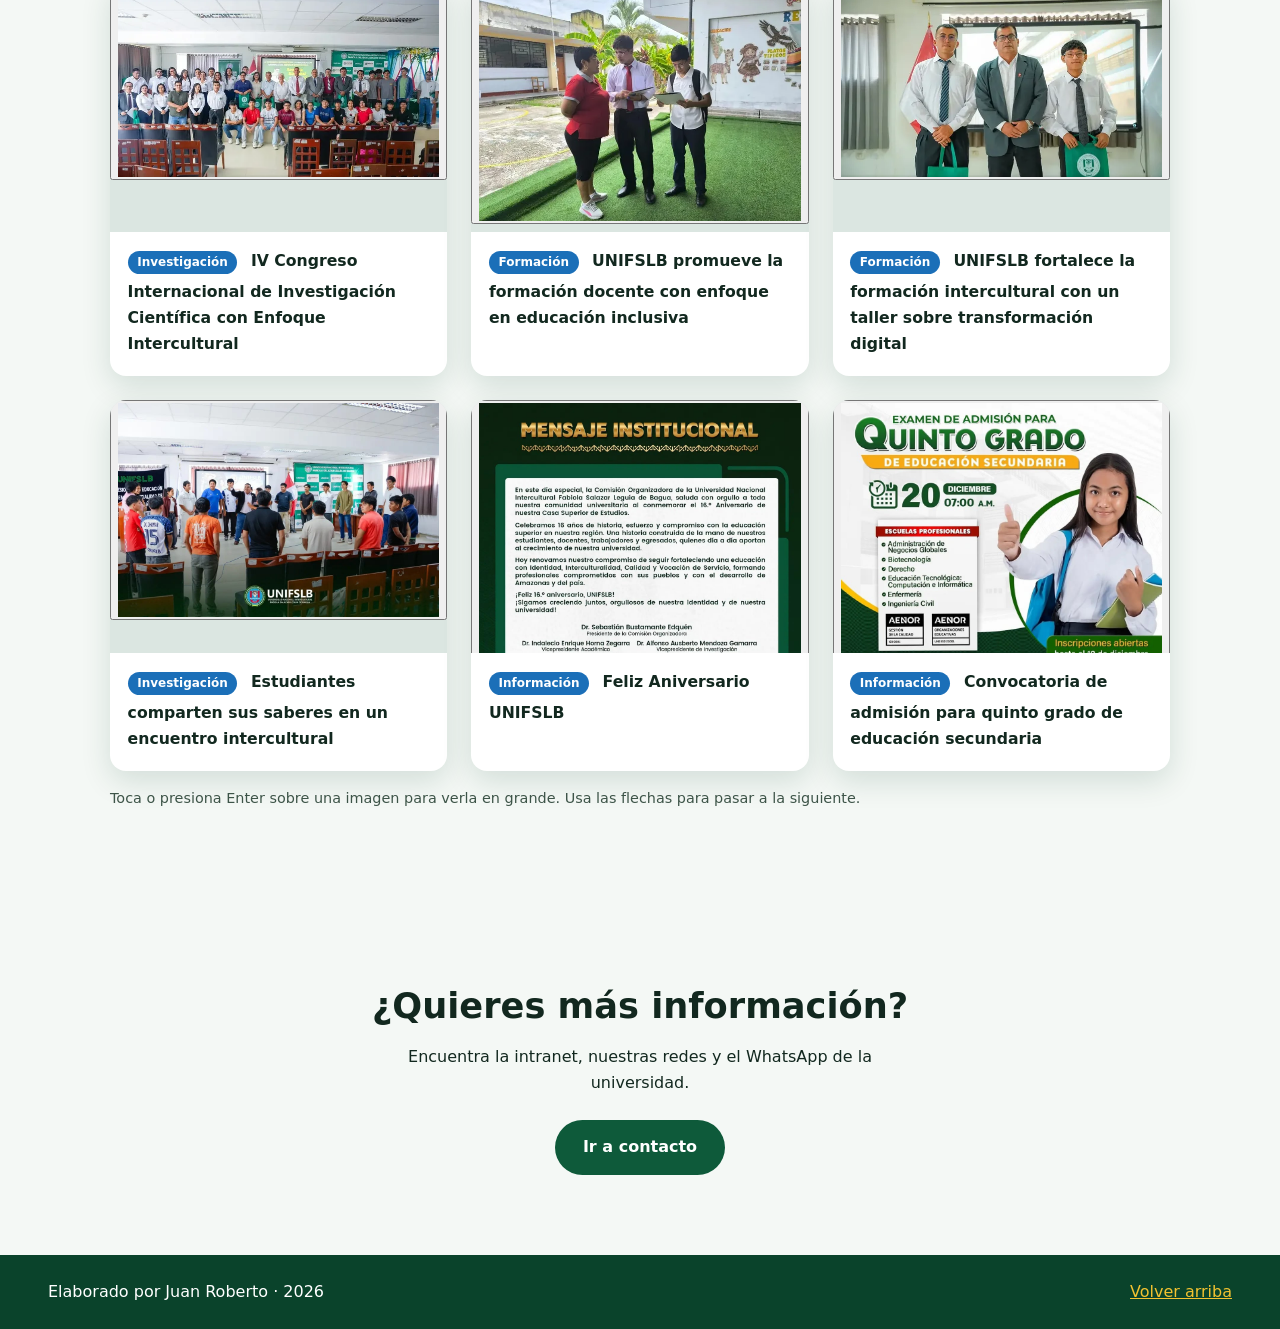
==== commit f005f5ad: "Refactor HTML structure and update content" ====
--- a/index.html
+++ b/index.html
@@ -8,12 +8,17 @@
     <meta name="description" content="Sitio educativo de la Universidad Nacional Intercultural Fabiola Salazar Leguía de Bagua: identidad, noticias y contacto.">
     <meta name="author" content="Juan Roberto">
     <meta name="theme-color" content="#0a432b">
-        <meta property="og:title" content="UNIFSLB · Universidad Intercultural de Bagua">
+    <meta property="og:title" content="UNIFSLB · Universidad Intercultural de Bagua">
     <meta property="og:description" content="Identidad, noticias y contacto de la Universidad Nacional Intercultural Fabiola Salazar Leguía de Bagua.">
     <meta property="og:type" content="website">
     <meta property="og:image" content="imagenes/hero.webp">
     <link rel="icon" href="imagenes/logo-uni.png" type="image/png">
-        <script>try{var t=localStorage.getItem("tema");if(t?t==="oscuro":matchMedia("(prefers-color-scheme: dark)").matches)document.documentElement.classList.add("oscuro")}catch(e){}</script>
+    <script>
+        try {
+            var t = localStorage.getItem("tema");
+            if (t ? t === "oscuro" : matchMedia("(prefers-color-scheme: dark)").matches) document.documentElement.classList.add("oscuro")
+        } catch (e) {}
+    </script>
     <link rel="stylesheet" href="style.css">
 </head>
 
@@ -48,9 +53,9 @@
 
     <main id="contenido">
         <section class="cifras" aria-label="Datos de la universidad">
-            <div><strong data-meta="4" data-sufijo=>4</strong><span>Edición del Congreso Internacional de Investigación</span></div>
-            <div><strong data-meta="6">6</strong><span>Novedades académicas recientes</span></div>
-            <div><strong data-meta="100" data-sufijo="%">100%</strong><span>Enfoque intercultural</span></div>
+            <div><strong data-meta="4" data-sufijo=".ª">4.ª</strong><span>edición del Congreso Internacional de Investigación</span></div>
+            <div><strong data-meta="6">6</strong><span>noticias y eventos recientes</span></div>
+            <div><strong data-meta="100" data-sufijo="%">100%</strong><span>enfoque intercultural</span></div>
         </section>
 
         <section id="identidad" class="seccion identidad">
@@ -62,7 +67,7 @@
                 <p>En Bagua, la educación superior se construye con la lengua, la historia y los saberes de las comunidades. Nuestro escudo une los colores de la región con la figura que representa nuestra raíz amazónica.</p>
                 <p>Conoce el campus, a nuestros estudiantes y las actividades que impulsan la investigación y la formación docente.</p>
                 <ul class="insignias">
-                    <li><img src="imagenes/logo-uni.webp" alt="" width="64" height="64" loading="lazy"><span>UNIFSLB</span></li>
+                    <li><img src="imagenes/logo-uni.webp" alt="" width="64" height="64" loading="lazy"><span>Escudo de la UNIFSLB</span></li>
                     <li><img src="imagenes/CARRERA.webp" alt="" width="64" height="64" loading="lazy"><span>Educación Tecnológica, Computación e Informática</span></li>
                 </ul>
             </div>
@@ -75,37 +80,69 @@
                     <button class="filtro activo" type="button" data-filtro="todas" aria-pressed="true">Todas</button>
                     <button class="filtro" type="button" data-filtro="investigacion" aria-pressed="false">Investigación</button>
                     <button class="filtro" type="button" data-filtro="formacion" aria-pressed="false">Formación</button>
-                    <button class="filtro" type="button" data-filtro="información" aria-pressed="false">Información</button>
+                    <button class="filtro" type="button" data-filtro="informacion" aria-pressed="false">Información</button>
                 </div>
             </div>
 
             <div class="galeria">
-                <figure class="tarjeta" data-cat="investigacion" style="--enfoque:50% 40%" tabindex="0" role="button" aria-label="Ampliar imagen: IV Congreso Internacional de Investigación Científica con Enfoque Intercultural">
-                    <div class="marco"><img src="imagenes/congreso-640.webp" srcset="imagenes/congreso-640.webp 640w, imagenes/congreso.webp 1070w" sizes="(max-width:720px) 92vw, (max-width:1100px) 45vw, 340px" data-grande="imagenes/congreso.webp" alt="Asistentes al IV Congreso Internacional de Investigación Científica con Enfoque Intercultural, posando en el auditorio" width="1070" height="650" loading="lazy" decoding="async"></div>
+                <figure class="tarjeta" data-cat="investigacion" data-noticia="congreso-intercultural" style="--enfoque:50% 40%">
+                    <div class="marco"><button class="abrir-visor" type="button" aria-label="Ampliar imagen: IV Congreso Internacional de Investigación Científica con Enfoque Intercultural"><img src="imagenes/congreso-640.webp" srcset="imagenes/congreso-640.webp 640w, imagenes/congreso.webp 1070w" sizes="(max-width:720px) 92vw, (max-width:1100px) 45vw, 340px" data-grande="imagenes/congreso.webp" alt="Asistentes al IV Congreso Internacional de Investigación Científica con Enfoque Intercultural, posando en el auditorio"
+                            width="1070" height="650" loading="lazy" decoding="async"></button></div>
                     <figcaption><span class="etiqueta">Investigación</span> IV Congreso Internacional de Investigación Científica con Enfoque Intercultural</figcaption>
                 </figure>
-                <figure class="tarjeta" data-cat="formacion" style="--enfoque:50% 35%" tabindex="0" role="button" aria-label="Ampliar imagen: UNIFSLB promueve la formación docente con enfoque en educación inclusiva">
-                    <div class="marco"><img src="imagenes/inclusiva-640.webp" srcset="imagenes/inclusiva-640.webp 640w, imagenes/inclusiva.webp 1070w" sizes="(max-width:720px) 92vw, (max-width:1100px) 45vw, 340px" data-grande="imagenes/inclusiva.webp" alt="Docentes y estudiantes conversando en un patio de la universidad durante una jornada de educación inclusiva" width="1070" height="795" loading="lazy" decoding="async"></div>
+                <figure class="tarjeta" data-cat="formacion" data-noticia="educacion-inclusiva" style="--enfoque:50% 35%">
+                    <div class="marco"><button class="abrir-visor" type="button" aria-label="Ampliar imagen: UNIFSLB promueve la formación docente con enfoque en educación inclusiva"><img src="imagenes/inclusiva-640.webp" srcset="imagenes/inclusiva-640.webp 640w, imagenes/inclusiva.webp 1070w" sizes="(max-width:720px) 92vw, (max-width:1100px) 45vw, 340px" data-grande="imagenes/inclusiva.webp" alt="Docentes y estudiantes conversando en un patio de la universidad durante una jornada de educación inclusiva"
+                            width="1070" height="795" loading="lazy" decoding="async"></button></div>
                     <figcaption><span class="etiqueta">Formación</span> UNIFSLB promueve la formación docente con enfoque en educación inclusiva</figcaption>
                 </figure>
-                <figure class="tarjeta" data-cat="formacion" style="--enfoque:50% 30%" tabindex="0" role="button" aria-label="Ampliar imagen: UNIFSLB fortalece la formación intercultural con un taller sobre transformación digital">
-                    <div class="marco"><img src="imagenes/taller-640.webp" srcset="imagenes/taller-640.webp 640w, imagenes/taller.webp 1070w" sizes="(max-width:720px) 92vw, (max-width:1100px) 45vw, 340px" data-grande="imagenes/taller.webp" alt="Tres participantes del taller sobre transformación digital frente a una pantalla y la bandera del Perú" width="1070" height="650" loading="lazy" decoding="async"></div>
+                <figure class="tarjeta" data-cat="formacion" data-noticia="taller-transformacion-digital" style="--enfoque:50% 30%">
+                    <div class="marco"><button class="abrir-visor" type="button" aria-label="Ampliar imagen: UNIFSLB fortalece la formación intercultural con un taller sobre transformación digital"><img src="imagenes/taller-640.webp" srcset="imagenes/taller-640.webp 640w, imagenes/taller.webp 1070w" sizes="(max-width:720px) 92vw, (max-width:1100px) 45vw, 340px" data-grande="imagenes/taller.webp" alt="Tres participantes del taller sobre transformación digital frente a una pantalla y la bandera del Perú"
+                            width="1070" height="650" loading="lazy" decoding="async"></button></div>
                     <figcaption><span class="etiqueta">Formación</span> UNIFSLB fortalece la formación intercultural con un taller sobre transformación digital</figcaption>
                 </figure>
-                 <figure class="tarjeta" data-cat="Información" style="--enfoque:50% 30%" tabindex="0" role="button" aria-label="Ampliar imagen: feliz aniversario UNIFSLB">
-                    <div class="marco"><img src="imagenes/feliz-640.webp" srcset="imagenes/feliz-640.webp 640w, imagenes/feliz.webp 1070w" sizes="(max-width:720px) 92vw, (max-width:1100px) 45vw, 340px" data-grande="imagenes/feliz.webp" alt="Tres participantes del taller sobre transformación digital frente a una pantalla y la bandera" width="1070" height="650" loading="lazy" decoding="async"></div>
+                <figure class="tarjeta" data-cat="investigacion" data-noticia="encuentro-intercultural" style="--enfoque:50% 40%">
+                    <div class="marco"><button class="abrir-visor" type="button" aria-label="Ampliar imagen: Participantes en un encuentro intercultural"><img src="imagenes/cultural-640.webp" srcset="imagenes/cultural-640.webp 640w, imagenes/cultural.webp 1070w" sizes="(max-width:720px) 92vw, (max-width:1100px) 45vw, 340px" data-grande="imagenes/cultural.webp" alt="Estudiantes y docentes participan en una actividad cultural de la universidad"
+                            width="1070" height="650" loading="lazy" decoding="async"></button></div>
+                    <figcaption><span class="etiqueta">Investigación</span> Estudiantes comparten sus saberes en un encuentro intercultural</figcaption>
+                </figure>
+                <figure class="tarjeta" data-cat="informacion" data-noticia="aniversario-unifslb" style="--enfoque:50% 30%">
+                    <div class="marco"><button class="abrir-visor" type="button" aria-label="Ampliar imagen: Afiche por el aniversario de la UNIFSLB"><img src="imagenes/feliz-640.webp" srcset="imagenes/feliz-640.webp 640w, imagenes/feliz.webp 1070w" sizes="(max-width:720px) 92vw, (max-width:1100px) 45vw, 340px" data-grande="imagenes/feliz.webp" alt="Afiche institucional de la UNIFSLB por su aniversario"
+                            width="1070" height="650" loading="lazy" decoding="async"></button></div>
                     <figcaption><span class="etiqueta">Información</span> Feliz Aniversario UNIFSLB</figcaption>
                 </figure>
-                 <figure class="tarjeta" data-cat="investigacion" style="--enfoque:50% 40%" tabindex="0" role="button" aria-label="Ampliar imagen: IV Congreso Internacional de Investigación Científica con Enfoque Intercultural">
-                    <div class="marco"><img src="imagenes/cultural-640.webp" srcset="imagenes/cultural-640.webp 640w, imagenes/cultural.webp 1070w" sizes="(max-width:720px) 92vw, (max-width:1100px) 45vw, 340px" data-grande="imagenes/cultural.webp" alt="Varios participantes del taller sobre la intercultural digital frente a una pantalla y la bander" width="1070" height="650" loading="lazy" decoding="async"></div>
-                    <figcaption><span class="etiqueta">Investigación</span> Promoviendo la Interculturalidad de los estudiantes ante varias  cultyuras</figcaption>
-                </figure>
-                <figure class="tarjeta" data-cat="Información" style="--enfoque:50% 30%" tabindex="0" role="button" aria-label="Ampliar imagen: quinto grado">
-                    <div class="marco"><img src="imagenes/examen-640.webp" srcset="imagenes/examen-640.webp 640w, imagenes/examen.webp 1070w" sizes="(max-width:720px) 92vw, (max-width:1100px) 45vw, 340px" data-grande="imagenes/examen.webp" alt="una señorita sacando el pulgar" width="1070" height="650" loading="lazy" decoding="async"></div>
-                    <figcaption><span class="etiqueta">Información</span> Tu futuro profecional comienza a construirse hoy !!!</figcaption>
+                <figure class="tarjeta afiche" data-cat="informacion" data-noticia="admision-quinto-grado">
+                    <div class="marco"><button class="abrir-visor" type="button" aria-label="Ampliar imagen: Examen de admisión para quinto grado de educación secundaria"><img src="imagenes/examen-650.webp" srcset="imagenes/examen-650.webp 650w, imagenes/examen.webp 954w" sizes="(max-width:720px) 92vw, (max-width:1100px) 45vw, 340px" data-grande="imagenes/examen.webp" alt="Afiche del examen de admisión para quinto grado de educación secundaria, con información sobre las carreras profesionales"
+                            width="954" height="1350" loading="lazy" decoding="async"></button></div>
+                    <figcaption><span class="etiqueta">Información</span> Convocatoria de admisión para quinto grado de educación secundaria</figcaption>
                 </figure>
             </div>
-            <p class="nota">Toca o haz click.</p>
+            <p class="nota">Toca o presiona Enter sobre una imagen para verla en grande. Usa las flechas para pasar a la siguiente.</p>
+            <p id="aviso-social" class="nota" role="status" hidden></p>
+            <template id="interacciones-template">
+                <div class="social-noticia">
+                    <button class="boton-corazon" type="button" aria-pressed="false" disabled>
+                        <span data-icono-corazon aria-hidden="true">♡</span>
+                        <span data-texto-corazon>Me gusta</span>
+                        <span class="contador-corazones" data-contador-corazones>0</span>
+                    </button>
+                    <details class="panel-comentarios">
+                        <summary>Comentarios</summary>
+                        <div class="contenido-comentarios">
+                            <p class="estado-social" role="status" aria-live="polite"></p>
+                            <ul class="lista-comentarios"></ul>
+                            <form class="form-comentario">
+                                <label>Nombre (opcional)
+                                    <input name="nombre" type="text" maxlength="40" autocomplete="nickname" placeholder="Visitante">
+                                </label>
+                                <label>Comentario
+                                    <textarea name="comentario" rows="3" minlength="3" maxlength="500" required></textarea>
+                                </label>
+                                <button class="boton boton-publicar" type="submit" disabled>Publicar comentario</button>
+                            </form>
+                        </div>
+                    </details>
+                </div>
+            </template>
         </section>
 
         <section class="seccion contacto-aviso">
@@ -116,7 +153,7 @@
     </main>
 
     <footer class="pie">
-        <p>Juan Roberto</p>
+        <p>Elaborado por Juan Roberto · 2026</p>
         <a href="#top">Volver arriba</a>
     </footer>
 
@@ -128,6 +165,8 @@
         <p id="visor-texto"></p>
     </dialog>
 
+    <script src="https://cdn.jsdelivr.net/npm/@supabase/supabase-js@2"></script>
+    <script src="supabase-config.js"></script>
     <script src="script.js"></script>
 </body>
 
